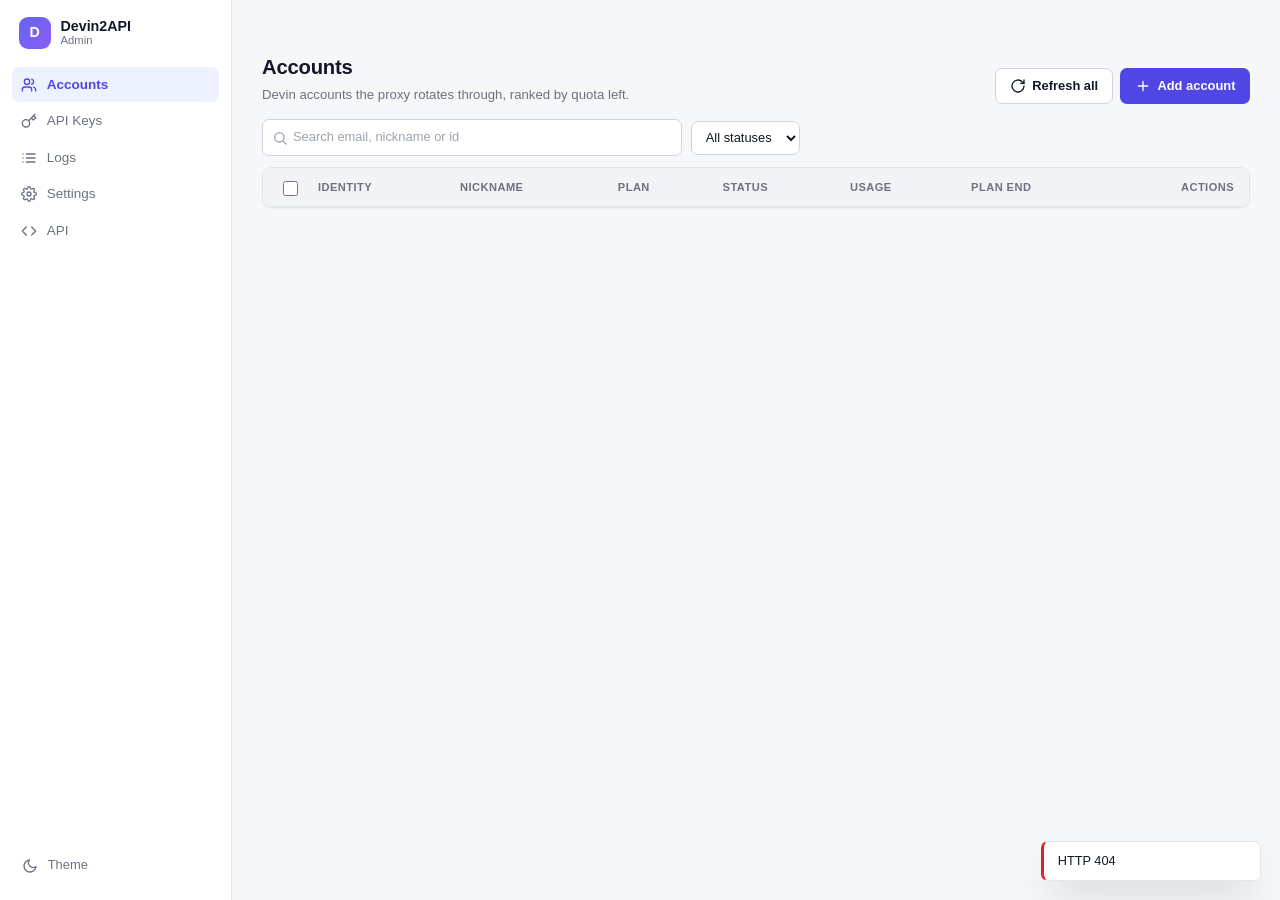
==== web/index.html @ 88f14eb8 "feat: bulk account actions, Devin endpoint list, global system prompt Panel - Accounts: search, stat" ====
<!DOCTYPE html>
<html lang="en">
<head>
<meta charset="utf-8">
<meta name="viewport" content="width=device-width, initial-scale=1">
<title>Devin2API Admin</title>
<link rel="stylesheet" href="/web/styles.css">
</head>
<body id="app">

<!-- Icon sprite: referenced with <svg><use href="#i-name"/></svg> -->
<svg xmlns="http://www.w3.org/2000/svg" style="display:none">
  <symbol id="i-users" viewBox="0 0 24 24"><path d="M16 21v-2a4 4 0 0 0-4-4H6a4 4 0 0 0-4 4v2"/><circle cx="9" cy="7" r="4"/><path d="M22 21v-2a4 4 0 0 0-3-3.87M16 3.13a4 4 0 0 1 0 7.75"/></symbol>
  <symbol id="i-key" viewBox="0 0 24 24"><circle cx="7.5" cy="15.5" r="5.5"/><path d="m21 2-9.6 9.6M15.5 7.5l3 3L22 7l-3-3"/></symbol>
  <symbol id="i-list" viewBox="0 0 24 24"><path d="M8 6h13M8 12h13M8 18h13M3 6h.01M3 12h.01M3 18h.01"/></symbol>
  <symbol id="i-gear" viewBox="0 0 24 24"><circle cx="12" cy="12" r="3"/><path d="M19.4 15a1.65 1.65 0 0 0 .33 1.82l.06.06a2 2 0 1 1-2.83 2.83l-.06-.06a1.65 1.65 0 0 0-1.82-.33 1.65 1.65 0 0 0-1 1.51V21a2 2 0 1 1-4 0v-.09A1.65 1.65 0 0 0 9 19.4a1.65 1.65 0 0 0-1.82.33l-.06.06a2 2 0 1 1-2.83-2.83l.06-.06A1.65 1.65 0 0 0 4.68 15a1.65 1.65 0 0 0-1.51-1H3a2 2 0 1 1 0-4h.09A1.65 1.65 0 0 0 4.6 9a1.65 1.65 0 0 0-.33-1.82l-.06-.06a2 2 0 1 1 2.83-2.83l.06.06A1.65 1.65 0 0 0 9 4.68a1.65 1.65 0 0 0 1-1.51V3a2 2 0 1 1 4 0v.09a1.65 1.65 0 0 0 1 1.51 1.65 1.65 0 0 0 1.82-.33l.06-.06a2 2 0 1 1 2.83 2.83l-.06.06A1.65 1.65 0 0 0 19.4 9a1.65 1.65 0 0 0 1.51 1H21a2 2 0 1 1 0 4h-.09a1.65 1.65 0 0 0-1.51 1z"/></symbol>
  <symbol id="i-code" viewBox="0 0 24 24"><path d="m16 18 6-6-6-6M8 6l-6 6 6 6"/></symbol>
  <symbol id="i-plus" viewBox="0 0 24 24"><path d="M12 5v14M5 12h14"/></symbol>
  <symbol id="i-refresh" viewBox="0 0 24 24"><path d="M21 12a9 9 0 1 1-2.64-6.36L21 8"/><path d="M21 3v5h-5"/></symbol>
  <symbol id="i-x" viewBox="0 0 24 24"><path d="M18 6 6 18M6 6l12 12"/></symbol>
  <symbol id="i-logout" viewBox="0 0 24 24"><path d="M9 21H5a2 2 0 0 1-2-2V5a2 2 0 0 1 2-2h4M16 17l5-5-5-5M21 12H9"/></symbol>
  <symbol id="i-moon" viewBox="0 0 24 24"><path d="M21 12.79A9 9 0 1 1 11.21 3 7 7 0 0 0 21 12.79z"/></symbol>
  <symbol id="i-globe" viewBox="0 0 24 24"><circle cx="12" cy="12" r="10"/><path d="M2 12h20M12 2a15.3 15.3 0 0 1 4 10 15.3 15.3 0 0 1-4 10 15.3 15.3 0 0 1-4-10 15.3 15.3 0 0 1 4-10z"/></symbol>
  <symbol id="i-paste" viewBox="0 0 24 24"><rect x="8" y="2" width="8" height="4" rx="1"/><path d="M16 4h2a2 2 0 0 1 2 2v14a2 2 0 0 1-2 2H6a2 2 0 0 1-2-2V6a2 2 0 0 1 2-2h2"/></symbol>
  <symbol id="i-search" viewBox="0 0 24 24"><circle cx="11" cy="11" r="7"/><path d="m21 21-4.3-4.3"/></symbol>
  <symbol id="i-server" viewBox="0 0 24 24"><rect x="2" y="3" width="20" height="8" rx="2"/><rect x="2" y="13" width="20" height="8" rx="2"/><path d="M6 7h.01M6 17h.01"/></symbol>
  <symbol id="i-chat" viewBox="0 0 24 24"><path d="M21 15a2 2 0 0 1-2 2H7l-4 4V5a2 2 0 0 1 2-2h14a2 2 0 0 1 2 2z"/></symbol>
  <symbol id="i-up" viewBox="0 0 24 24"><path d="m18 15-6-6-6 6"/></symbol>
  <symbol id="i-down" viewBox="0 0 24 24"><path d="m6 9 6 6 6-6"/></symbol>
  <symbol id="i-trash" viewBox="0 0 24 24"><path d="M3 6h18M8 6V4a2 2 0 0 1 2-2h4a2 2 0 0 1 2 2v2M19 6l-1 14a2 2 0 0 1-2 2H8a2 2 0 0 1-2-2L5 6"/></symbol>
  <symbol id="i-file" viewBox="0 0 24 24"><path d="M14 2H6a2 2 0 0 0-2 2v16a2 2 0 0 0 2 2h12a2 2 0 0 0 2-2V8z"/><path d="M14 2v6h6M10 13l-2 2 2 2M14 13l2 2-2 2"/></symbol>
</svg>

<div class="shell">
  <aside class="sidebar">
    <div class="brand">
      <span class="brand-mark">D</span>
      <span class="brand-text"><strong>Devin2API</strong><small>Admin</small></span>
    </div>
    <nav class="tab-nav">
      <button class="tab active" data-tab="accounts"><svg class="icon"><use href="#i-users"/></svg><span>Accounts</span></button>
      <button class="tab" data-tab="tokens"><svg class="icon"><use href="#i-key"/></svg><span>API Keys</span></button>
      <button class="tab" data-tab="logs"><svg class="icon"><use href="#i-list"/></svg><span>Logs</span></button>
      <button class="tab" data-tab="settings"><svg class="icon"><use href="#i-gear"/></svg><span>Settings</span></button>
      <button class="tab" data-tab="api"><svg class="icon"><use href="#i-code"/></svg><span>API</span></button>
    </nav>
    <div class="sidebar-foot">
      <button id="btn-theme" class="btn-ghost" title="Toggle light / dark"><svg class="icon"><use href="#i-moon"/></svg><span>Theme</span></button>
      <button id="btn-logout" class="btn-ghost hidden"><svg class="icon"><use href="#i-logout"/></svg><span>Log out</span></button>
    </div>
  </aside>

  <div class="content">
    <!-- Stats grid -->
    <div class="stats-grid" id="stats-grid"></div>

    <main id="main-content">
      <!-- Accounts tab -->
      <section id="tab-accounts" class="tab-panel active">
        <div class="panel-head">
          <div>
            <h1>Accounts</h1>
            <p class="lead">Devin accounts the proxy rotates through, ranked by quota left.</p>
          </div>
          <div class="toolbar">
            <button id="btn-refresh-all" class="btn-secondary"><svg class="icon"><use href="#i-refresh"/></svg>Refresh all</button>
            <button id="btn-add-account"><svg class="icon"><use href="#i-plus"/></svg>Add account</button>
          </div>
        </div>
        <div class="filter-bar">
          <div class="search">
            <svg class="icon"><use href="#i-search"/></svg>
            <input id="acct-search" type="search" placeholder="Search email, nickname or id" autocomplete="off">
          </div>
          <select id="acct-filter">
            <option value="">All statuses</option>
            <option value="active">Active</option>
            <option value="disabled">Disabled</option>
            <option value="dead">Token dead</option>
            <option value="expired">Expired</option>
          </select>
          <span id="acct-count" class="count"></span>
        </div>
        <div id="bulk-bar" class="bulk-bar hidden">
          <span id="bulk-count"></span>
          <div class="bulk-actions">
            <button class="btn-sm btn-refresh" id="bulk-refresh">Refresh usage</button>
            <button class="btn-sm" id="bulk-enable">Enable</button>
            <button class="btn-sm" id="bulk-disable">Disable</button>
            <button class="btn-sm btn-del" id="bulk-delete">Delete</button>
            <button class="btn-icon" id="bulk-clear" title="Clear selection"><svg class="icon"><use href="#i-x"/></svg></button>
          </div>
        </div>
        <div class="card table-card">
          <table id="acct-table">
            <thead>
              <tr>
                <th class="col-check"><input type="checkbox" id="acct-check-all" title="Select all shown"></th>
                <th>Identity</th>
                <th>Nickname</th>
                <th>Plan</th>
                <th>Status</th>
                <th>Usage</th>
                <th>Plan end</th>
                <th class="col-actions">Actions</th>
              </tr>
            </thead>
            <tbody></tbody>
          </table>
        </div>
      </section>

      <!-- API Keys tab -->
      <section id="tab-tokens" class="tab-panel">
        <div class="panel-head">
          <div>
            <h1>API Keys</h1>
            <p class="lead">Keys clients send as <code>Authorization: Bearer</code> or <code>x-api-key</code>. With no keys, only local clients may call /v1.</p>
          </div>
          <div class="toolbar">
            <button id="btn-create-token"><svg class="icon"><use href="#i-plus"/></svg>Create key</button>
          </div>
        </div>
        <div id="new-token-box" class="new-token-box hidden"></div>
        <div class="card table-card">
          <table id="tok-table">
            <thead>
              <tr><th>ID</th><th>Created</th><th>Last used</th><th class="col-actions">Revoke</th></tr>
            </thead>
            <tbody></tbody>
          </table>
        </div>
      </section>

      <!-- Logs tab -->
      <section id="tab-logs" class="tab-panel">
        <div class="panel-head">
          <div>
            <h1>Logs</h1>
            <p class="lead">Last 200 chat requests since the server started. Metadata only: no prompts or outputs are recorded.</p>
          </div>
          <div class="toolbar">
            <button id="btn-refresh-logs" class="btn-secondary"><svg class="icon"><use href="#i-refresh"/></svg>Refresh</button>
          </div>
        </div>
        <div class="card table-card">
          <table id="log-table">
            <thead>
              <tr><th>Time</th><th>Endpoint</th><th>Model</th><th>Account</th><th>Status</th><th>Duration</th><th>Tokens in/out</th><th>Detail</th></tr>
            </thead>
            <tbody></tbody>
          </table>
        </div>
      </section>

      <!-- Settings tab -->
      <section id="tab-settings" class="tab-panel">
        <div class="panel-head">
          <div>
            <h1>Settings</h1>
            <p class="lead">Endpoint and prompt settings apply immediately and are saved in the data dir.</p>
          </div>
          <div class="toolbar">
            <span id="settings-dirty" class="dirty hidden">Unsaved changes</span>
            <button id="btn-settings-reset" class="btn-secondary" disabled>Discard</button>
            <button id="btn-settings-save" disabled>Save changes</button>
          </div>
        </div>
        <div class="settings-grid">
          <div class="card">
            <h2 class="card-title"><svg class="icon"><use href="#i-server"/></svg>Devin endpoints</h2>
            <p class="card-desc">Chat, usage and model requests go to the first endpoint. On a network error or HTTP 502/503/504, the next one is tried with the same account.</p>
            <div id="upstream-list" class="upstream-list"></div>
            <button id="btn-upstream-add" class="btn-secondary"><svg class="icon"><use href="#i-plus"/></svg>Add endpoint</button>
            <p class="warn-note">Account session tokens are sent to these hosts. Only add endpoints you trust.</p>
          </div>

          <div class="card">
            <h2 class="card-title"><svg class="icon"><use href="#i-chat"/></svg>Global system prompt</h2>
            <p class="card-desc">Added to the system prompt of every request on all chat endpoints.</p>
            <label class="switch-row">
              <input type="checkbox" id="sp-enabled" class="switch">
              <span>Apply to every request</span>
            </label>
            <label class="field">
              <span>Position</span>
              <select id="sp-mode">
                <option value="prepend">Before the client's system prompt</option>
                <option value="append">After the client's system prompt</option>
              </select>
            </label>
            <textarea id="sp-text" rows="9" placeholder="e.g. Always answer in Vietnamese."></textarea>
            <div class="field-foot"><span id="sp-count"></span></div>
          </div>

          <div class="card">
            <h2 class="card-title"><svg class="icon"><use href="#i-gear"/></svg>Server</h2>
            <dl id="settings-dl" class="kv"></dl>
            <p class="note">Listen address and data dir come from environment variables and need a restart.</p>
          </div>
        </div>
      </section>

      <!-- API tab -->
      <section id="tab-api" class="tab-panel">
        <div class="panel-head">
          <div>
            <h1>API</h1>
            <p class="lead">OpenAI- and Anthropic-compatible endpoints served by this proxy.</p>
          </div>
        </div>
        <div class="card">
          <dl id="api-dl" class="endpoints"></dl>
        </div>
        <h2 class="section-title">Quick start</h2>
        <pre id="curl-example" class="code-block"></pre>
      </section>
    </main>
  </div>
</div>

<!-- Admin login (shown when DEVIN2API_ADMIN_PASSWORD is set) -->
<div id="login-overlay" class="modal-overlay hidden">
  <form class="modal modal-sm" id="admin-login-form">
    <div class="brand brand-center">
      <span class="brand-mark">D</span>
      <span class="brand-text"><strong>Devin2API</strong><small>Admin login</small></span>
    </div>
    <input id="admin-password" type="password" placeholder="Admin password" autocomplete="current-password" required>
    <button type="submit" class="btn-block">Log in</button>
    <p id="admin-login-status" class="status-msg"></p>
  </form>
</div>

<!-- Add-account modal -->
<div id="modal-overlay" class="modal-overlay hidden">
  <div class="modal">
    <div class="modal-head">
      <h3>Add an account</h3>
      <button class="btn-icon close-modal" id="btn-modal-close" title="Close"><svg class="icon"><use href="#i-x"/></svg></button>
    </div>
    <div class="method-cards">
      <div class="method-card">
        <div class="method-icon"><svg class="icon"><use href="#i-globe"/></svg></div>
        <h4>Login with browser</h4>
        <p>Open a Devin CLI login URL and sign in. The browser must run on the same machine as the server (the login redirects to a local port).</p>
        <button id="btn-login-start" class="btn-block">Start login</button>
        <div id="login-area" class="login-area hidden">
          <p id="login-status" class="status-msg">Waiting…</p>
          <a id="login-link" href="#" target="_blank" rel="noopener"></a>
          <button id="btn-login-cancel" class="btn-secondary btn-block">Cancel</button>
        </div>
      </div>
      <div class="method-card">
        <div class="method-icon"><svg class="icon"><use href="#i-paste"/></svg></div>
        <h4>Paste session token</h4>
        <p>From another machine or the CLI. Profile and usage are fetched automatically.</p>
        <input id="manual-token" type="password" placeholder="devin-session-token$eyJ… or eyJ…" autocomplete="off">
        <button id="btn-manual-token" class="btn-block">Add token</button>
        <p id="manual-status" class="status-msg"></p>
      </div>
      <div class="method-card">
        <div class="method-icon"><svg class="icon"><use href="#i-file"/></svg></div>
        <h4>Import JSON</h4>
        <p>Raw account JSON from CLIProxyAPI or another exporter.</p>
        <textarea id="import-ta" rows="4" placeholder='{"api_key":"eyJ...","email":"demo@x",...}'></textarea>
        <button id="btn-import" class="btn-block">Import</button>
        <p id="import-status" class="status-msg"></p>
      </div>
    </div>
  </div>
</div>

<!-- Toast container -->
<div id="toast-container"></div>

<script src="/web/app.js"></script>
</body>
</html>
---- web/styles.css ----
/* ---- Design tokens ---- */
:root {
  --bg: #f6f7f9;
  --surface: #ffffff;
  --surface-2: #f1f3f6;
  --border: #e3e6eb;
  --border-strong: #d0d5dd;
  --text: #111827;
  --muted: #6b7280;
  --faint: #9ca3af;
  --accent: #4f46e5;
  --accent-hover: #4338ca;
  --accent-soft: #eef2ff;
  --accent-text: #ffffff;
  --ok: #059669;
  --ok-soft: #ecfdf5;
  --warn: #d97706;
  --warn-soft: #fffbeb;
  --err: #dc2626;
  --err-soft: #fef2f2;
  --neutral-soft: #f3f4f6;
  --track: #e5e7eb;
  --shadow: 0 1px 2px rgba(16, 24, 40, .05);
  --shadow-lg: 0 20px 40px -12px rgba(16, 24, 40, .25);
  --radius: 10px;
  --radius-sm: 7px;
  --mono: ui-monospace, SFMono-Regular, "Cascadia Code", Menlo, Consolas, monospace;
  color-scheme: light;
}

@media (prefers-color-scheme: dark) {
  :root:not([data-theme="light"]) {
    --bg: #0b0d12;
    --surface: #12151c;
    --surface-2: #181c25;
    --border: #232835;
    --border-strong: #2f3646;
    --text: #e6e8ee;
    --muted: #8b93a7;
    --faint: #5d6579;
    --accent: #818cf8;
    --accent-hover: #a5b4fc;
    --accent-soft: rgba(129, 140, 248, .12);
    --accent-text: #0b0d12;
    --ok: #34d399;
    --ok-soft: rgba(52, 211, 153, .12);
    --warn: #fbbf24;
    --warn-soft: rgba(251, 191, 36, .12);
    --err: #f87171;
    --err-soft: rgba(248, 113, 113, .12);
    --neutral-soft: rgba(139, 147, 167, .14);
    --track: #262c3a;
    --shadow: 0 1px 2px rgba(0, 0, 0, .3);
    --shadow-lg: 0 24px 48px -12px rgba(0, 0, 0, .6);
    color-scheme: dark;
  }
}

:root[data-theme="dark"] {
  --bg: #0b0d12;
  --surface: #12151c;
  --surface-2: #181c25;
  --border: #232835;
  --border-strong: #2f3646;
  --text: #e6e8ee;
  --muted: #8b93a7;
  --faint: #5d6579;
  --accent: #818cf8;
  --accent-hover: #a5b4fc;
  --accent-soft: rgba(129, 140, 248, .12);
  --accent-text: #0b0d12;
  --ok: #34d399;
  --ok-soft: rgba(52, 211, 153, .12);
  --warn: #fbbf24;
  --warn-soft: rgba(251, 191, 36, .12);
  --err: #f87171;
  --err-soft: rgba(248, 113, 113, .12);
  --neutral-soft: rgba(139, 147, 167, .14);
  --track: #262c3a;
  --shadow: 0 1px 2px rgba(0, 0, 0, .3);
  --shadow-lg: 0 24px 48px -12px rgba(0, 0, 0, .6);
  color-scheme: dark;
}

/* ---- Base ---- */
*, *::before, *::after { box-sizing: border-box; margin: 0; padding: 0; }

html {
  font-family: Inter, -apple-system, BlinkMacSystemFont, "Segoe UI", Roboto, sans-serif;
  font-size: 15px;
  -webkit-font-smoothing: antialiased;
}

body { min-height: 100vh; background: var(--bg); color: var(--text); line-height: 1.45; }

code { font-family: var(--mono); font-size: .85em; background: var(--surface-2); padding: .1em .35em; border-radius: 4px; }
a { color: var(--accent); }
.hidden { display: none !important; }

.icon {
  width: 16px; height: 16px; flex: none;
  fill: none; stroke: currentColor; stroke-width: 2; stroke-linecap: round; stroke-linejoin: round;
}

/* ---- Shell: sidebar + content ---- */
.shell { display: flex; min-height: 100vh; }

.sidebar {
  width: 232px; flex: none;
  position: sticky; top: 0; height: 100vh;
  display: flex; flex-direction: column; gap: 1.25rem;
  padding: 1.1rem .8rem;
  background: var(--surface);
  border-right: 1px solid var(--border);
}

.brand { display: flex; align-items: center; gap: .65rem; padding: 0 .45rem; }
.brand-mark {
  width: 32px; height: 32px; border-radius: 9px; flex: none;
  display: grid; place-items: center;
  background: linear-gradient(135deg, #6366f1, #8b5cf6);
  color: #fff; font-weight: 700; font-size: .95rem;
}
.brand-text { display: flex; flex-direction: column; line-height: 1.15; }
.brand-text strong { font-size: .95rem; }
.brand-text small { color: var(--muted); font-size: .75rem; }

.tab-nav { display: flex; flex-direction: column; gap: 2px; }

.tab {
  display: flex; align-items: center; justify-content: flex-start; gap: .65rem;
  width: 100%; padding: .5rem .6rem;
  background: transparent; color: var(--muted);
  border: none; border-radius: var(--radius-sm);
  font: inherit; font-size: .9rem; text-align: left; cursor: pointer;
}
.tab:hover { background: var(--surface-2); color: var(--text); }
.tab.active { background: var(--accent-soft); color: var(--accent); font-weight: 600; }

.sidebar-foot { margin-top: auto; display: flex; flex-direction: column; gap: 2px; }

.content { flex: 1; min-width: 0; padding: 1.75rem 2rem 3rem; }
/* Content is centred in the space right of the sidebar, so wide screens
   keep even margins on both sides. */
main, .stats-grid { max-width: 1280px; margin-left: auto; margin-right: auto; }

/* ---- Stats ---- */
.stats-grid {
  display: grid;
  grid-template-columns: repeat(auto-fit, minmax(180px, 1fr));
  gap: .9rem;
  margin-bottom: 1.75rem;
}

.stat-card {
  display: flex; flex-direction: column;
  background: var(--surface);
  border: 1px solid var(--border);
  border-radius: var(--radius);
  padding: 1rem 1.1rem;
  box-shadow: var(--shadow);
}
.stat-label { order: -1; color: var(--muted); font-size: .8rem; font-weight: 500; }
.stat-val { font-size: 1.65rem; font-weight: 650; letter-spacing: -.02em; margin-top: .2rem; font-variant-numeric: tabular-nums; }
.stat-sub { color: var(--faint); font-size: .78rem; }

/* ---- Panels ---- */
.tab-panel { display: none; }
.tab-panel.active { display: block; animation: fade .15s ease-out; }
@keyframes fade { from { opacity: 0; transform: translateY(2px); } to { opacity: 1; transform: none; } }

.panel-head {
  display: flex; align-items: flex-end; justify-content: space-between; gap: 1rem;
  margin-bottom: 1rem; flex-wrap: wrap;
}
.panel-head h1 { font-size: 1.35rem; font-weight: 650; letter-spacing: -.01em; }
.lead { color: var(--muted); font-size: .88rem; margin-top: .2rem; max-width: 640px; }
.section-title { font-size: .95rem; font-weight: 600; margin: 1.5rem 0 .6rem; }

.toolbar { display: flex; gap: .5rem; flex-wrap: wrap; }

.card {
  background: var(--surface);
  border: 1px solid var(--border);
  border-radius: var(--radius);
  box-shadow: var(--shadow);
  padding: 1rem 1.25rem;
}
.table-card { padding: 0; overflow-x: auto; }

/* ---- Buttons ---- */
button {
  display: inline-flex; align-items: center; justify-content: center; gap: .45rem;
  background: var(--accent); color: var(--accent-text);
  border: 1px solid transparent; border-radius: var(--radius-sm);
  padding: .5rem .9rem;
  font: inherit; font-size: .86rem; font-weight: 550;
  cursor: pointer; white-space: nowrap;
  transition: background .12s, border-color .12s, color .12s;
}
button:hover { background: var(--accent-hover); }
button:focus-visible, input:focus-visible, textarea:focus-visible { outline: 2px solid var(--accent); outline-offset: 2px; }
button:disabled { opacity: .55; cursor: default; }

.btn-secondary { background: var(--surface); color: var(--text); border-color: var(--border-strong); }
.btn-secondary:hover { background: var(--surface-2); }

.btn-ghost {
  justify-content: flex-start; gap: .65rem; width: 100%;
  background: transparent; color: var(--muted); font-weight: 500; padding: .5rem .6rem;
}
.btn-ghost:hover { background: var(--surface-2); color: var(--text); }

.btn-icon { background: transparent; color: var(--muted); padding: .35rem; }
.btn-icon:hover { background: var(--surface-2); color: var(--text); }

.btn-block { width: 100%; }

/* Row actions in tables: quiet until hovered. */
.btn-sm {
  padding: .3rem .6rem; font-size: .78rem; font-weight: 500;
  background: transparent; color: var(--text); border-color: var(--border-strong);
}
.btn-sm:hover { background: var(--surface-2); }
.btn-sm + .btn-sm { margin-left: .35rem; }
.btn-del { color: var(--err); }
.btn-del:hover { background: var(--err-soft); border-color: var(--err); }
.btn-refresh { color: var(--accent); }

/* ---- Tables ---- */
table { width: 100%; border-collapse: collapse; font-size: .875rem; }
th, td { text-align: left; padding: .7rem 1rem; border-bottom: 1px solid var(--border); vertical-align: middle; }
th {
  background: var(--surface-2); color: var(--muted);
  font-size: .74rem; font-weight: 600; text-transform: uppercase; letter-spacing: .04em;
  position: sticky; top: 0;
}
tbody tr:last-child td { border-bottom: none; }
tbody tr:hover td { background: var(--surface-2); }
td:last-child { white-space: nowrap; }
.col-actions { text-align: right; }
#acct-table td:last-child, #tok-table td:last-child { text-align: right; }

td.empty { text-align: center !important; color: var(--muted); padding: 2.5rem 1rem; }
tbody tr:hover td.empty { background: transparent; }

/* Identity cell: initial avatar + name. */
.ident { display: flex; align-items: center; gap: .6rem; min-width: 0; }
.avatar {
  width: 28px; height: 28px; border-radius: 50%; flex: none;
  display: grid; place-items: center;
  background: var(--accent-soft); color: var(--accent);
  font-size: .78rem; font-weight: 650; text-transform: uppercase;
}
.ident-text { display: flex; flex-direction: column; min-width: 0; }
.ident-main { font-weight: 550; overflow: hidden; text-overflow: ellipsis; white-space: nowrap; max-width: 260px; }
.ident-sub { color: var(--faint); font-size: .75rem; font-family: var(--mono); }

/* ---- Badges ---- */
.badge {
  display: inline-flex; align-items: center; gap: .35rem;
  padding: .15rem .55rem; border-radius: 999px;
  font-size: .74rem; font-weight: 600; white-space: nowrap;
}
.badge::before { content: ""; width: 6px; height: 6px; border-radius: 50%; background: currentColor; }
.badge-active { background: var(--ok-soft); color: var(--ok); }
.badge-expired { background: var(--warn-soft); color: var(--warn); }
.badge-disabled { background: var(--neutral-soft); color: var(--muted); }
.badge-dead { background: var(--err-soft); color: var(--err); }
.badge-plan { background: var(--accent-soft); color: var(--accent); }
.badge-plan::before { display: none; }

/* ---- Usage bar ---- */
.usage-bar-track {
  display: block; width: 140px; height: 6px;
  background: var(--track); border-radius: 999px; overflow: hidden;
  margin-bottom: .3rem;
}
.usage-bar { height: 100%; border-radius: 999px; background: var(--ok); }
.usage-bar.high { background: var(--warn); }
.usage-bar.critical { background: var(--err); }
.usage-bar-track + span { color: var(--muted); font-size: .75rem; white-space: nowrap; }

/* ---- Logs ---- */
#log-table td { font-size: .82rem; }
#log-table td:nth-child(2), #log-table td:nth-child(3) { font-family: var(--mono); font-size: .78rem; }
td.status-ok { color: var(--ok); font-weight: 600; }
td.status-err { color: var(--err); font-weight: 600; }

/* ---- Key/value lists (settings) ---- */
.kv { display: grid; grid-template-columns: max-content 1fr; }
.kv dt, .kv dd { padding: .7rem 0; border-bottom: 1px solid var(--border); }
.kv dt { color: var(--muted); font-size: .85rem; padding-right: 2rem; }
.kv dd { font-family: var(--mono); font-size: .85rem; word-break: break-all; }
.kv dt:nth-last-of-type(1), .kv dd:last-of-type { border-bottom: none; }

/* ---- Endpoint list (API tab) ---- */
.endpoints { display: grid; grid-template-columns: max-content 1fr; column-gap: 1.5rem; }
.endpoints dt, .endpoints dd { padding: .65rem 0; border-bottom: 1px solid var(--border); }
.endpoints dt { display: flex; align-items: center; gap: .5rem; font-family: var(--mono); font-size: .84rem; }
.endpoints dd { color: var(--muted); font-size: .86rem; }
.endpoints dt:nth-last-of-type(1), .endpoints dd:last-of-type { border-bottom: none; }
.method {
  display: inline-block; min-width: 3.4rem; text-align: center;
  padding: .1rem .4rem; border-radius: 5px;
  font-size: .68rem; font-weight: 700; letter-spacing: .03em;
  background: var(--ok-soft); color: var(--ok);
}
.method.post { background: var(--accent-soft); color: var(--accent); }

.code-block {
  background: #0d1017; color: #c9d1e0;
  border: 1px solid var(--border); border-radius: var(--radius);
  padding: 1rem 1.25rem; overflow-x: auto;
  font-family: var(--mono); font-size: .8rem; line-height: 1.6; white-space: pre;
}

/* ---- Forms ---- */
input, textarea {
  width: 100%;
  background: var(--surface); color: var(--text);
  border: 1px solid var(--border-strong); border-radius: var(--radius-sm);
  padding: .55rem .7rem; font: inherit; font-size: .86rem;
}
textarea { resize: vertical; font-family: var(--mono); font-size: .8rem; }
input::placeholder, textarea::placeholder { color: var(--faint); }

.status-msg { font-size: .8rem; color: var(--muted); min-height: 1em; }
.status-msg:empty { display: none; }

/* ---- Modal ---- */
.modal-overlay {
  position: fixed; inset: 0; z-index: 100;
  display: flex; justify-content: center; align-items: center;
  padding: 1rem;
  background: rgba(9, 11, 17, .55);
  backdrop-filter: blur(3px);
}

.modal {
  width: 100%; max-width: 860px; max-height: calc(100vh - 2rem); overflow-y: auto;
  background: var(--surface);
  border: 1px solid var(--border); border-radius: 14px;
  padding: 1.4rem;
  box-shadow: var(--shadow-lg);
  animation: pop .15s ease-out;
}
@keyframes pop { from { opacity: 0; transform: scale(.98); } to { opacity: 1; transform: none; } }

.modal-sm { max-width: 360px; display: flex; flex-direction: column; gap: .8rem; }
.brand-center { justify-content: center; margin-bottom: .4rem; }

.modal-head { display: flex; align-items: center; justify-content: space-between; margin-bottom: 1.1rem; }
.modal-head h3 { font-size: 1.1rem; font-weight: 650; }

.method-cards { display: grid; grid-template-columns: repeat(3, 1fr); gap: .9rem; }
.method-card {
  display: flex; flex-direction: column; gap: .6rem;
  background: var(--surface-2);
  border: 1px solid var(--border); border-radius: var(--radius);
  padding: 1rem;
}
.method-card h4 { font-size: .92rem; font-weight: 600; }
.method-card p { color: var(--muted); font-size: .8rem; }
.method-card > p:not(.status-msg) { flex: 1; }
.method-icon {
  width: 34px; height: 34px; border-radius: 9px;
  display: grid; place-items: center;
  background: var(--surface); color: var(--accent);
  border: 1px solid var(--border);
}
.method-icon .icon { width: 18px; height: 18px; }

.login-area { display: flex; flex-direction: column; gap: .5rem; }
.login-area a { font-size: .78rem; word-break: break-all; }

/* ---- New key callout ---- */
.new-token-box {
  background: var(--warn-soft);
  border: 1px solid var(--warn); border-radius: var(--radius);
  padding: 1rem 1.25rem; margin-bottom: 1rem;
  font-size: .86rem;
}
.new-token-box.err { background: var(--err-soft); border-color: var(--err); color: var(--err); }
.new-token-box code {
  display: block; margin-top: .6rem; padding: .6rem .75rem;
  background: var(--surface); border: 1px solid var(--border-strong);
  font-size: .82rem; cursor: copy; word-break: break-all;
}
.warn-once { color: var(--warn); font-weight: 650; }
.token-value:empty { display: none; }

/* ---- Toasts ---- */
#toast-container {
  position: fixed; bottom: 1.25rem; right: 1.25rem; z-index: 200;
  display: flex; flex-direction: column-reverse; gap: .5rem;
}
.toast {
  min-width: 220px; max-width: 380px;
  background: var(--surface); color: var(--text);
  border: 1px solid var(--border); border-left: 3px solid var(--ok);
  border-radius: var(--radius-sm);
  padding: .65rem .9rem; font-size: .85rem;
  box-shadow: var(--shadow-lg);
  animation: pop .15s ease-out;
}
.toast-err { border-left-color: var(--err); }

.note { color: var(--muted); font-size: .82rem; }

/* ---- Account filters and bulk actions ---- */
.filter-bar { display: flex; align-items: center; gap: .6rem; margin-bottom: .75rem; flex-wrap: wrap; }
.search { position: relative; flex: 1; min-width: 220px; max-width: 420px; }
.search .icon { position: absolute; left: .65rem; top: 50%; transform: translateY(-50%); color: var(--faint); }
.search input { padding-left: 2rem; }
select {
  background: var(--surface); color: var(--text);
  border: 1px solid var(--border-strong); border-radius: var(--radius-sm);
  padding: .5rem .65rem; font: inherit; font-size: .86rem; cursor: pointer;
}
.count { margin-left: auto; color: var(--muted); font-size: .82rem; }

.bulk-bar {
  display: flex; align-items: center; justify-content: space-between; gap: .75rem; flex-wrap: wrap;
  margin-bottom: .75rem; padding: .5rem .6rem .5rem 1rem;
  background: var(--accent-soft); border: 1px solid var(--accent); border-radius: var(--radius);
  font-size: .86rem; font-weight: 600; color: var(--accent);
}
.bulk-actions { display: flex; align-items: center; gap: .35rem; flex-wrap: wrap; }
.bulk-actions .btn-sm { background: var(--surface); }
.bulk-actions .btn-sm + .btn-sm { margin-left: 0; }

.col-check { width: 40px; padding-right: 0 !important; }
#acct-table th.col-check, #acct-table td.col-check { text-align: center; }
input[type="checkbox"] { width: 15px; height: 15px; accent-color: var(--accent); cursor: pointer; vertical-align: middle; }
tbody tr.selected td { background: var(--surface-2); }
tbody tr.selected td:first-child { box-shadow: inset 3px 0 0 var(--accent); }

/* ---- Settings ---- */
.settings-grid { display: grid; grid-template-columns: 1fr 1fr; gap: 1rem; align-items: start; }
.settings-grid > .card:first-child { grid-column: 1 / -1; }
.settings-grid .card { display: flex; flex-direction: column; gap: .8rem; padding: 1.15rem 1.25rem; }
.settings-grid .card > button { align-self: flex-start; }
.card-title { display: flex; align-items: center; gap: .5rem; font-size: 1rem; font-weight: 600; }
.card-title .icon { color: var(--accent); }
.card-desc { color: var(--muted); font-size: .85rem; margin-top: -.4rem; }
.warn-note { color: var(--warn); font-size: .8rem; }

.dirty {
  align-self: center; padding: .2rem .6rem; border-radius: 999px;
  background: var(--warn-soft); color: var(--warn); font-size: .78rem; font-weight: 600;
}

.upstream-list { display: flex; flex-direction: column; gap: .5rem; }
.upstream-row {
  display: grid; align-items: center; gap: .4rem;
  grid-template-columns: 84px 1fr auto auto auto auto;
}
.upstream-idx { color: var(--muted); font-size: .76rem; font-weight: 600; text-transform: uppercase; letter-spacing: .03em; }
.upstream-row:first-child .upstream-idx { color: var(--accent); }
.upstream-row input { font-family: var(--mono); font-size: .82rem; }
.upstream-result { grid-column: 2 / -1; font-size: .78rem; color: var(--muted); }
.upstream-result:empty { display: none; }
.upstream-result.ok { color: var(--ok); }
.upstream-result.err { color: var(--err); }
.upstream-default {
  padding: .75rem .9rem; border: 1px dashed var(--border-strong); border-radius: var(--radius-sm);
  color: var(--muted); font-size: .85rem;
}
.btn-icon.danger:hover { color: var(--err); background: var(--err-soft); }
.btn-icon:disabled { opacity: .35; }

.switch-row { display: flex; align-items: center; gap: .6rem; font-size: .88rem; cursor: pointer; }
.switch {
  appearance: none; -webkit-appearance: none;
  width: 34px !important; height: 20px !important; flex: none;
  border-radius: 999px; background: var(--track); position: relative; cursor: pointer;
  transition: background .15s;
}
.switch::after {
  content: ""; position: absolute; top: 2px; left: 2px;
  width: 16px; height: 16px; border-radius: 50%; background: #fff;
  box-shadow: 0 1px 2px rgba(0,0,0,.3); transition: transform .15s;
}
.switch:checked { background: var(--accent); }
.switch:checked::after { transform: translateX(14px); }

.field { display: flex; flex-direction: column; gap: .3rem; font-size: .8rem; color: var(--muted); font-weight: 500; }
.field select { color: var(--text); }
.field-foot { display: flex; justify-content: flex-end; color: var(--faint); font-size: .76rem; margin-top: -.4rem; }

@media (max-width: 1000px) {
  .settings-grid { grid-template-columns: 1fr; }
}

/* ---- Narrow screens: sidebar becomes a top bar ---- */
@media (max-width: 860px) {
  .shell { flex-direction: column; }
  .sidebar {
    width: auto; height: auto; position: sticky; top: 0; z-index: 50;
    flex-direction: row; align-items: center; gap: .5rem;
    padding: .55rem 1rem;
    border-right: none; border-bottom: 1px solid var(--border);
    overflow-x: auto;
  }
  .brand-text { display: none; }
  .tab-nav { flex-direction: row; }
  .tab { width: auto; padding: .45rem .6rem; }
  .tab span { display: none; }
  .sidebar-foot { margin: 0 0 0 auto; flex-direction: row; }
  .sidebar-foot .btn-ghost { width: auto; }
  .sidebar-foot span { display: none; }
  .content { padding: 1.1rem 1rem 2.5rem; }
  .method-cards { grid-template-columns: 1fr; }
  .upstream-row { grid-template-columns: 1fr auto auto auto auto; }
  .upstream-idx { grid-column: 1 / -1; }
}

@media (max-width: 560px) {
  .stats-grid { grid-template-columns: 1fr 1fr; }
  .kv, .endpoints { grid-template-columns: 1fr; }
  .kv dt, .endpoints dt { border-bottom: none; padding-bottom: 0; }
}
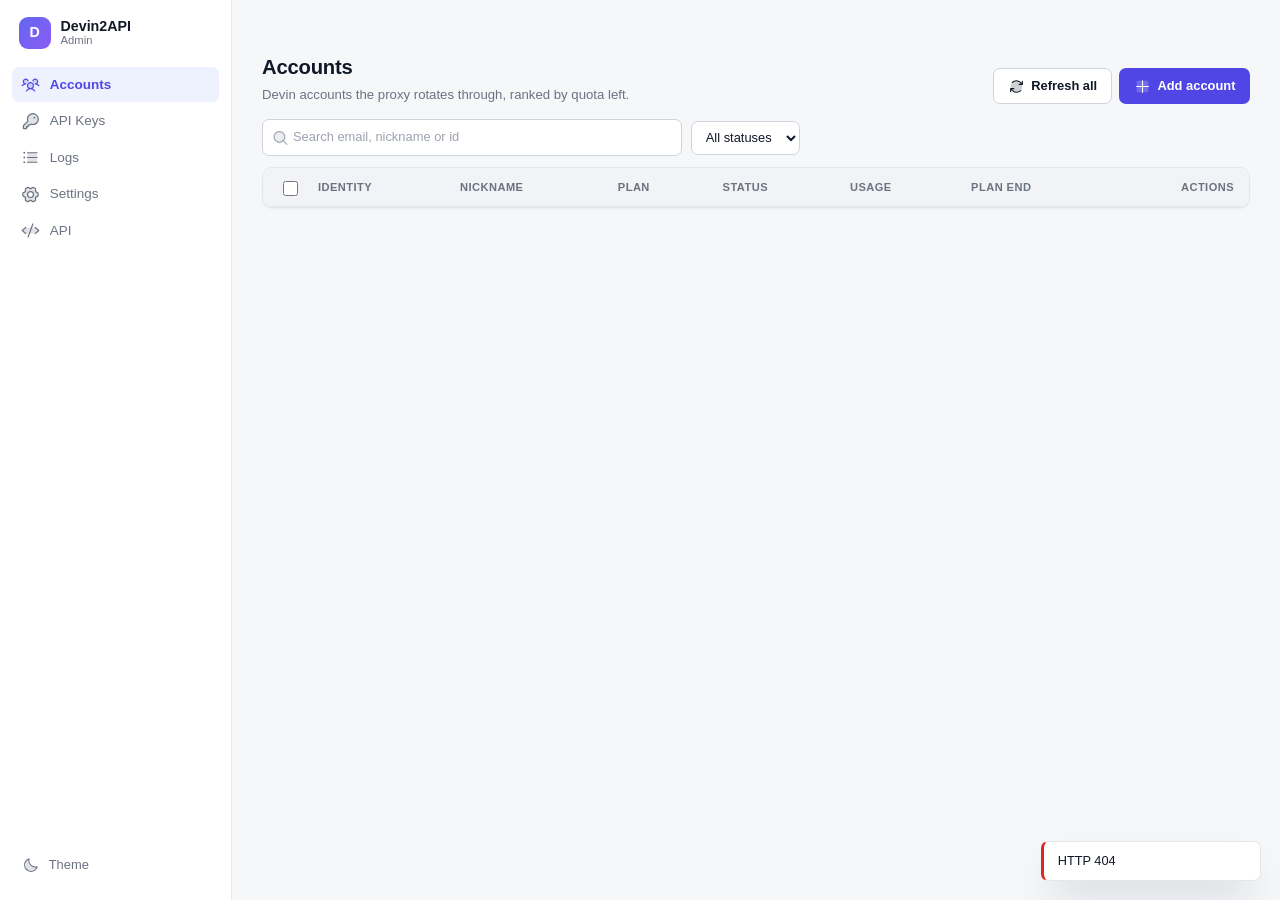
==== commit d3b561b2: "feat(panel): switch to Phosphor duotone icons; hide epoch plan end dates Icons now come from Phospho" ====
--- a/web/index.html
+++ b/web/index.html
@@ -8,27 +8,28 @@
 </head>
 <body id="app">
 
-<!-- Icon sprite: referenced with <svg><use href="#i-name"/></svg> -->
+<!-- Icon sprite: each icon is used by id (#i-name) from an svg use element.
+     Icons: Phosphor Icons (duotone), https://phosphoricons.com, MIT License, Copyright (c) 2023 Phosphor Icons. -->
 <svg xmlns="http://www.w3.org/2000/svg" style="display:none">
-  <symbol id="i-users" viewBox="0 0 24 24"><path d="M16 21v-2a4 4 0 0 0-4-4H6a4 4 0 0 0-4 4v2"/><circle cx="9" cy="7" r="4"/><path d="M22 21v-2a4 4 0 0 0-3-3.87M16 3.13a4 4 0 0 1 0 7.75"/></symbol>
-  <symbol id="i-key" viewBox="0 0 24 24"><circle cx="7.5" cy="15.5" r="5.5"/><path d="m21 2-9.6 9.6M15.5 7.5l3 3L22 7l-3-3"/></symbol>
-  <symbol id="i-list" viewBox="0 0 24 24"><path d="M8 6h13M8 12h13M8 18h13M3 6h.01M3 12h.01M3 18h.01"/></symbol>
-  <symbol id="i-gear" viewBox="0 0 24 24"><circle cx="12" cy="12" r="3"/><path d="M19.4 15a1.65 1.65 0 0 0 .33 1.82l.06.06a2 2 0 1 1-2.83 2.83l-.06-.06a1.65 1.65 0 0 0-1.82-.33 1.65 1.65 0 0 0-1 1.51V21a2 2 0 1 1-4 0v-.09A1.65 1.65 0 0 0 9 19.4a1.65 1.65 0 0 0-1.82.33l-.06.06a2 2 0 1 1-2.83-2.83l.06-.06A1.65 1.65 0 0 0 4.68 15a1.65 1.65 0 0 0-1.51-1H3a2 2 0 1 1 0-4h.09A1.65 1.65 0 0 0 4.6 9a1.65 1.65 0 0 0-.33-1.82l-.06-.06a2 2 0 1 1 2.83-2.83l.06.06A1.65 1.65 0 0 0 9 4.68a1.65 1.65 0 0 0 1-1.51V3a2 2 0 1 1 4 0v.09a1.65 1.65 0 0 0 1 1.51 1.65 1.65 0 0 0 1.82-.33l.06-.06a2 2 0 1 1 2.83 2.83l-.06.06A1.65 1.65 0 0 0 19.4 9a1.65 1.65 0 0 0 1.51 1H21a2 2 0 1 1 0 4h-.09a1.65 1.65 0 0 0-1.51 1z"/></symbol>
-  <symbol id="i-code" viewBox="0 0 24 24"><path d="m16 18 6-6-6-6M8 6l-6 6 6 6"/></symbol>
-  <symbol id="i-plus" viewBox="0 0 24 24"><path d="M12 5v14M5 12h14"/></symbol>
-  <symbol id="i-refresh" viewBox="0 0 24 24"><path d="M21 12a9 9 0 1 1-2.64-6.36L21 8"/><path d="M21 3v5h-5"/></symbol>
-  <symbol id="i-x" viewBox="0 0 24 24"><path d="M18 6 6 18M6 6l12 12"/></symbol>
-  <symbol id="i-logout" viewBox="0 0 24 24"><path d="M9 21H5a2 2 0 0 1-2-2V5a2 2 0 0 1 2-2h4M16 17l5-5-5-5M21 12H9"/></symbol>
-  <symbol id="i-moon" viewBox="0 0 24 24"><path d="M21 12.79A9 9 0 1 1 11.21 3 7 7 0 0 0 21 12.79z"/></symbol>
-  <symbol id="i-globe" viewBox="0 0 24 24"><circle cx="12" cy="12" r="10"/><path d="M2 12h20M12 2a15.3 15.3 0 0 1 4 10 15.3 15.3 0 0 1-4 10 15.3 15.3 0 0 1-4-10 15.3 15.3 0 0 1 4-10z"/></symbol>
-  <symbol id="i-paste" viewBox="0 0 24 24"><rect x="8" y="2" width="8" height="4" rx="1"/><path d="M16 4h2a2 2 0 0 1 2 2v14a2 2 0 0 1-2 2H6a2 2 0 0 1-2-2V6a2 2 0 0 1 2-2h2"/></symbol>
-  <symbol id="i-search" viewBox="0 0 24 24"><circle cx="11" cy="11" r="7"/><path d="m21 21-4.3-4.3"/></symbol>
-  <symbol id="i-server" viewBox="0 0 24 24"><rect x="2" y="3" width="20" height="8" rx="2"/><rect x="2" y="13" width="20" height="8" rx="2"/><path d="M6 7h.01M6 17h.01"/></symbol>
-  <symbol id="i-chat" viewBox="0 0 24 24"><path d="M21 15a2 2 0 0 1-2 2H7l-4 4V5a2 2 0 0 1 2-2h14a2 2 0 0 1 2 2z"/></symbol>
-  <symbol id="i-up" viewBox="0 0 24 24"><path d="m18 15-6-6-6 6"/></symbol>
-  <symbol id="i-down" viewBox="0 0 24 24"><path d="m6 9 6 6 6-6"/></symbol>
-  <symbol id="i-trash" viewBox="0 0 24 24"><path d="M3 6h18M8 6V4a2 2 0 0 1 2-2h4a2 2 0 0 1 2 2v2M19 6l-1 14a2 2 0 0 1-2 2H8a2 2 0 0 1-2-2L5 6"/></symbol>
-  <symbol id="i-file" viewBox="0 0 24 24"><path d="M14 2H6a2 2 0 0 0-2 2v16a2 2 0 0 0 2 2h12a2 2 0 0 0 2-2V8z"/><path d="M14 2v6h6M10 13l-2 2 2 2M14 13l2 2-2 2"/></symbol>
+  <symbol id="i-users" viewBox="0 0 256 256"><path d="M168,144a40,40,0,1,1-40-40A40,40,0,0,1,168,144ZM64,56A32,32,0,1,0,96,88,32,32,0,0,0,64,56Zm128,0a32,32,0,1,0,32,32A32,32,0,0,0,192,56Z" opacity="0.2"/><path d="M244.8,150.4a8,8,0,0,1-11.2-1.6A51.6,51.6,0,0,0,192,128a8,8,0,0,1,0-16,24,24,0,1,0-23.24-30,8,8,0,1,1-15.5-4A40,40,0,1,1,219,117.51a67.94,67.94,0,0,1,27.43,21.68A8,8,0,0,1,244.8,150.4ZM190.92,212a8,8,0,1,1-13.85,8,57,57,0,0,0-98.15,0,8,8,0,1,1-13.84-8,72.06,72.06,0,0,1,33.74-29.92,48,48,0,1,1,58.36,0A72.06,72.06,0,0,1,190.92,212ZM128,176a32,32,0,1,0-32-32A32,32,0,0,0,128,176ZM72,120a8,8,0,0,0-8-8A24,24,0,1,1,87.24,82a8,8,0,1,0,15.5-4A40,40,0,1,0,37,117.51,67.94,67.94,0,0,0,9.6,139.19a8,8,0,1,0,12.8,9.61A51.6,51.6,0,0,1,64,128,8,8,0,0,0,72,120Z"/></symbol>
+  <symbol id="i-key" viewBox="0 0 256 256"><path d="M232,98.36C230.73,136.92,198.67,168,160.09,168a71.68,71.68,0,0,1-26.92-5.17h0L120,176H96v24H72v24H40a8,8,0,0,1-8-8V187.31a8,8,0,0,1,2.34-5.65l58.83-58.83h0A71.68,71.68,0,0,1,88,95.91c0-38.58,31.08-70.64,69.64-71.87A72,72,0,0,1,232,98.36Z" opacity="0.2"/><path d="M216.57,39.43A80,80,0,0,0,83.91,120.78L28.69,176A15.86,15.86,0,0,0,24,187.31V216a16,16,0,0,0,16,16H72a8,8,0,0,0,8-8V208H96a8,8,0,0,0,8-8V184h16a8,8,0,0,0,5.66-2.34l9.56-9.57A79.73,79.73,0,0,0,160,176h.1A80,80,0,0,0,216.57,39.43ZM224,98.1c-1.09,34.09-29.75,61.86-63.89,61.9H160a63.7,63.7,0,0,1-23.65-4.51,8,8,0,0,0-8.84,1.68L116.69,168H96a8,8,0,0,0-8,8v16H72a8,8,0,0,0-8,8v16H40V187.31l58.83-58.82a8,8,0,0,0,1.68-8.84A63.72,63.72,0,0,1,96,95.92c0-34.14,27.81-62.8,61.9-63.89A64,64,0,0,1,224,98.1ZM192,76a12,12,0,1,1-12-12A12,12,0,0,1,192,76Z"/></symbol>
+  <symbol id="i-list" viewBox="0 0 256 256"><path d="M216,64V192H88V64Z" opacity="0.2"/><path d="M80,64a8,8,0,0,1,8-8H216a8,8,0,0,1,0,16H88A8,8,0,0,1,80,64Zm136,56H88a8,8,0,1,0,0,16H216a8,8,0,0,0,0-16Zm0,64H88a8,8,0,1,0,0,16H216a8,8,0,0,0,0-16ZM44,52A12,12,0,1,0,56,64,12,12,0,0,0,44,52Zm0,64a12,12,0,1,0,12,12A12,12,0,0,0,44,116Zm0,64a12,12,0,1,0,12,12A12,12,0,0,0,44,180Z"/></symbol>
+  <symbol id="i-gear" viewBox="0 0 256 256"><path d="M230.1,108.76,198.25,90.62c-.64-1.16-1.31-2.29-2-3.41l-.12-36A104.61,104.61,0,0,0,162,32L130,49.89c-1.34,0-2.69,0-4,0L94,32A104.58,104.58,0,0,0,59.89,51.25l-.16,36c-.7,1.12-1.37,2.26-2,3.41l-31.84,18.1a99.15,99.15,0,0,0,0,38.46l31.85,18.14c.64,1.16,1.31,2.29,2,3.41l.12,36A104.61,104.61,0,0,0,94,224l32-17.87c1.34,0,2.69,0,4,0L162,224a104.58,104.58,0,0,0,34.08-19.25l.16-36c.7-1.12,1.37-2.26,2-3.41l31.84-18.1A99.15,99.15,0,0,0,230.1,108.76ZM128,168a40,40,0,1,1,40-40A40,40,0,0,1,128,168Z" opacity="0.2"/><path d="M128,80a48,48,0,1,0,48,48A48.05,48.05,0,0,0,128,80Zm0,80a32,32,0,1,1,32-32A32,32,0,0,1,128,160Zm109.94-52.79a8,8,0,0,0-3.89-5.4l-29.83-17-.12-33.62a8,8,0,0,0-2.83-6.08,111.91,111.91,0,0,0-36.72-20.67,8,8,0,0,0-6.46.59L128,41.85,97.88,25a8,8,0,0,0-6.47-.6A111.92,111.92,0,0,0,54.73,45.15a8,8,0,0,0-2.83,6.07l-.15,33.65-29.83,17a8,8,0,0,0-3.89,5.4,106.47,106.47,0,0,0,0,41.56,8,8,0,0,0,3.89,5.4l29.83,17,.12,33.63a8,8,0,0,0,2.83,6.08,111.91,111.91,0,0,0,36.72,20.67,8,8,0,0,0,6.46-.59L128,214.15,158.12,231a7.91,7.91,0,0,0,3.9,1,8.09,8.09,0,0,0,2.57-.42,112.1,112.1,0,0,0,36.68-20.73,8,8,0,0,0,2.83-6.07l.15-33.65,29.83-17a8,8,0,0,0,3.89-5.4A106.47,106.47,0,0,0,237.94,107.21Zm-15,34.91-28.57,16.25a8,8,0,0,0-3,3c-.58,1-1.19,2.06-1.81,3.06a7.94,7.94,0,0,0-1.22,4.21l-.15,32.25a95.89,95.89,0,0,1-25.37,14.3L134,199.13a8,8,0,0,0-3.91-1h-.19c-1.21,0-2.43,0-3.64,0a8.1,8.1,0,0,0-4.1,1l-28.84,16.1A96,96,0,0,1,67.88,201l-.11-32.2a8,8,0,0,0-1.22-4.22c-.62-1-1.23-2-1.8-3.06a8.09,8.09,0,0,0-3-3.06l-28.6-16.29a90.49,90.49,0,0,1,0-28.26L61.67,97.63a8,8,0,0,0,3-3c.58-1,1.19-2.06,1.81-3.06a7.94,7.94,0,0,0,1.22-4.21l.15-32.25a95.89,95.89,0,0,1,25.37-14.3L122,56.87a8,8,0,0,0,4.1,1c1.21,0,2.43,0,3.64,0a8,8,0,0,0,4.1-1l28.84-16.1A96,96,0,0,1,188.12,55l.11,32.2a8,8,0,0,0,1.22,4.22c.62,1,1.23,2,1.8,3.06a8.09,8.09,0,0,0,3,3.06l28.6,16.29A90.49,90.49,0,0,1,222.9,142.12Z"/></symbol>
+  <symbol id="i-code" viewBox="0 0 256 256"><path d="M240,128l-48,40H64L16,128,64,88H192Z" opacity="0.2"/><path d="M69.12,94.15,28.5,128l40.62,33.85a8,8,0,1,1-10.24,12.29l-48-40a8,8,0,0,1,0-12.29l48-40a8,8,0,0,1,10.24,12.3Zm176,27.7-48-40a8,8,0,1,0-10.24,12.3L227.5,128l-40.62,33.85a8,8,0,1,0,10.24,12.29l48-40a8,8,0,0,0,0-12.29ZM162.73,32.48a8,8,0,0,0-10.25,4.79l-64,176a8,8,0,0,0,4.79,10.26A8.14,8.14,0,0,0,96,224a8,8,0,0,0,7.52-5.27l64-176A8,8,0,0,0,162.73,32.48Z"/></symbol>
+  <symbol id="i-plus" viewBox="0 0 256 256"><path d="M216,56V200a16,16,0,0,1-16,16H56a16,16,0,0,1-16-16V56A16,16,0,0,1,56,40H200A16,16,0,0,1,216,56Z" opacity="0.2"/><path d="M224,128a8,8,0,0,1-8,8H136v80a8,8,0,0,1-16,0V136H40a8,8,0,0,1,0-16h80V40a8,8,0,0,1,16,0v80h80A8,8,0,0,1,224,128Z"/></symbol>
+  <symbol id="i-refresh" viewBox="0 0 256 256"><path d="M216,128a88,88,0,1,1-88-88A88,88,0,0,1,216,128Z" opacity="0.2"/><path d="M224,48V96a8,8,0,0,1-8,8H168a8,8,0,0,1,0-16h28.69L182.06,73.37a79.56,79.56,0,0,0-56.13-23.43h-.45A79.52,79.52,0,0,0,69.59,72.71,8,8,0,0,1,58.41,61.27a96,96,0,0,1,135,.79L208,76.69V48a8,8,0,0,1,16,0ZM186.41,183.29a80,80,0,0,1-112.47-.66L59.31,168H88a8,8,0,0,0,0-16H40a8,8,0,0,0-8,8v48a8,8,0,0,0,16,0V179.31l14.63,14.63A95.43,95.43,0,0,0,130,222.06h.53a95.36,95.36,0,0,0,67.07-27.33,8,8,0,0,0-11.18-11.44Z"/></symbol>
+  <symbol id="i-x" viewBox="0 0 256 256"><path d="M216,56V200a16,16,0,0,1-16,16H56a16,16,0,0,1-16-16V56A16,16,0,0,1,56,40H200A16,16,0,0,1,216,56Z" opacity="0.2"/><path d="M205.66,194.34a8,8,0,0,1-11.32,11.32L128,139.31,61.66,205.66a8,8,0,0,1-11.32-11.32L116.69,128,50.34,61.66A8,8,0,0,1,61.66,50.34L128,116.69l66.34-66.35a8,8,0,0,1,11.32,11.32L139.31,128Z"/></symbol>
+  <symbol id="i-logout" viewBox="0 0 256 256"><path d="M224,56V200a16,16,0,0,1-16,16H48V40H208A16,16,0,0,1,224,56Z" opacity="0.2"/><path d="M120,216a8,8,0,0,1-8,8H48a8,8,0,0,1-8-8V40a8,8,0,0,1,8-8h64a8,8,0,0,1,0,16H56V208h56A8,8,0,0,1,120,216Zm109.66-93.66-40-40a8,8,0,0,0-11.32,11.32L204.69,120H112a8,8,0,0,0,0,16h92.69l-26.35,26.34a8,8,0,0,0,11.32,11.32l40-40A8,8,0,0,0,229.66,122.34Z"/></symbol>
+  <symbol id="i-moon" viewBox="0 0 256 256"><path d="M227.89,147.89A96,96,0,1,1,108.11,28.11,96.09,96.09,0,0,0,227.89,147.89Z" opacity="0.2"/><path d="M233.54,142.23a8,8,0,0,0-8-2,88.08,88.08,0,0,1-109.8-109.8,8,8,0,0,0-10-10,104.84,104.84,0,0,0-52.91,37A104,104,0,0,0,136,224a103.09,103.09,0,0,0,62.52-20.88,104.84,104.84,0,0,0,37-52.91A8,8,0,0,0,233.54,142.23ZM188.9,190.34A88,88,0,0,1,65.66,67.11a89,89,0,0,1,31.4-26A106,106,0,0,0,96,56,104.11,104.11,0,0,0,200,160a106,106,0,0,0,14.92-1.06A89,89,0,0,1,188.9,190.34Z"/></symbol>
+  <symbol id="i-globe" viewBox="0 0 256 256"><path d="M224,128a96,96,0,1,1-96-96A96,96,0,0,1,224,128Z" opacity="0.2"/><path d="M128,24h0A104,104,0,1,0,232,128,104.12,104.12,0,0,0,128,24Zm88,104a87.61,87.61,0,0,1-3.33,24H174.16a157.44,157.44,0,0,0,0-48h38.51A87.61,87.61,0,0,1,216,128ZM102,168H154a115.11,115.11,0,0,1-26,45A115.27,115.27,0,0,1,102,168Zm-3.9-16a140.84,140.84,0,0,1,0-48h59.88a140.84,140.84,0,0,1,0,48ZM40,128a87.61,87.61,0,0,1,3.33-24H81.84a157.44,157.44,0,0,0,0,48H43.33A87.61,87.61,0,0,1,40,128ZM154,88H102a115.11,115.11,0,0,1,26-45A115.27,115.27,0,0,1,154,88Zm52.33,0H170.71a135.28,135.28,0,0,0-22.3-45.6A88.29,88.29,0,0,1,206.37,88ZM107.59,42.4A135.28,135.28,0,0,0,85.29,88H49.63A88.29,88.29,0,0,1,107.59,42.4ZM49.63,168H85.29a135.28,135.28,0,0,0,22.3,45.6A88.29,88.29,0,0,1,49.63,168Zm98.78,45.6a135.28,135.28,0,0,0,22.3-45.6h35.66A88.29,88.29,0,0,1,148.41,213.6Z"/></symbol>
+  <symbol id="i-paste" viewBox="0 0 256 256"><path d="M208,48V216a8,8,0,0,1-8,8H56a8,8,0,0,1-8-8V48a8,8,0,0,1,8-8H96a39.83,39.83,0,0,0-8,24v8h80V64a39.83,39.83,0,0,0-8-24h40A8,8,0,0,1,208,48Z" opacity="0.2"/><path d="M168,152a8,8,0,0,1-8,8H96a8,8,0,0,1,0-16h64A8,8,0,0,1,168,152Zm-8-40H96a8,8,0,0,0,0,16h64a8,8,0,0,0,0-16Zm56-64V216a16,16,0,0,1-16,16H56a16,16,0,0,1-16-16V48A16,16,0,0,1,56,32H92.26a47.92,47.92,0,0,1,71.48,0H200A16,16,0,0,1,216,48ZM96,64h64a32,32,0,0,0-64,0ZM200,48H173.25A47.93,47.93,0,0,1,176,64v8a8,8,0,0,1-8,8H88a8,8,0,0,1-8-8V64a47.93,47.93,0,0,1,2.75-16H56V216H200Z"/></symbol>
+  <symbol id="i-file" viewBox="0 0 256 256"><path d="M208,88H152V32Z" opacity="0.2"/><path d="M181.66,146.34a8,8,0,0,1,0,11.32l-24,24a8,8,0,0,1-11.32-11.32L164.69,152l-18.35-18.34a8,8,0,0,1,11.32-11.32Zm-72-24a8,8,0,0,0-11.32,0l-24,24a8,8,0,0,0,0,11.32l24,24a8,8,0,0,0,11.32-11.32L91.31,152l18.35-18.34A8,8,0,0,0,109.66,122.34ZM216,88V216a16,16,0,0,1-16,16H56a16,16,0,0,1-16-16V40A16,16,0,0,1,56,24h96a8,8,0,0,1,5.66,2.34l56,56A8,8,0,0,1,216,88Zm-56-8h28.69L160,51.31Zm40,136V96H152a8,8,0,0,1-8-8V40H56V216H200Z"/></symbol>
+  <symbol id="i-search" viewBox="0 0 256 256"><path d="M192,112a80,80,0,1,1-80-80A80,80,0,0,1,192,112Z" opacity="0.2"/><path d="M229.66,218.34,179.6,168.28a88.21,88.21,0,1,0-11.32,11.31l50.06,50.07a8,8,0,0,0,11.32-11.32ZM40,112a72,72,0,1,1,72,72A72.08,72.08,0,0,1,40,112Z"/></symbol>
+  <symbol id="i-server" viewBox="0 0 256 256"><path d="M216,152v48a8,8,0,0,1-8,8H48a8,8,0,0,1-8-8V152a8,8,0,0,1,8-8H208A8,8,0,0,1,216,152ZM208,48H48a8,8,0,0,0-8,8v48a8,8,0,0,0,8,8H208a8,8,0,0,0,8-8V56A8,8,0,0,0,208,48Z" opacity="0.2"/><path d="M208,136H48a16,16,0,0,0-16,16v48a16,16,0,0,0,16,16H208a16,16,0,0,0,16-16V152A16,16,0,0,0,208,136Zm0,64H48V152H208v48Zm0-160H48A16,16,0,0,0,32,56v48a16,16,0,0,0,16,16H208a16,16,0,0,0,16-16V56A16,16,0,0,0,208,40Zm0,64H48V56H208v48ZM192,80a12,12,0,1,1-12-12A12,12,0,0,1,192,80Zm0,96a12,12,0,1,1-12-12A12,12,0,0,1,192,176Z"/></symbol>
+  <symbol id="i-chat" viewBox="0 0 256 256"><path d="M224,56V184a8,8,0,0,1-8,8H150.93l-16,28a8,8,0,0,1-13.9,0l-16-28H40a8,8,0,0,1-8-8V56a8,8,0,0,1,8-8H216A8,8,0,0,1,224,56Z" opacity="0.2"/><path d="M88,104a8,8,0,0,1,8-8h64a8,8,0,0,1,0,16H96A8,8,0,0,1,88,104Zm8,40h64a8,8,0,0,0,0-16H96a8,8,0,0,0,0,16ZM232,56V184a16,16,0,0,1-16,16H155.57l-13.68,23.94a16,16,0,0,1-27.78,0L100.43,200H40a16,16,0,0,1-16-16V56A16,16,0,0,1,40,40H216A16,16,0,0,1,232,56Zm-16,0H40V184h65.07a8,8,0,0,1,7,4l16,28,16-28a8,8,0,0,1,7-4H216Z"/></symbol>
+  <symbol id="i-up" viewBox="0 0 256 256"><path d="M208,160H48l80-80Z" opacity="0.2"/><path d="M213.66,154.34l-80-80a8,8,0,0,0-11.32,0l-80,80A8,8,0,0,0,48,168H208a8,8,0,0,0,5.66-13.66ZM67.31,152,128,91.31,188.69,152Z"/></symbol>
+  <symbol id="i-down" viewBox="0 0 256 256"><path d="M208,96l-80,80L48,96Z" opacity="0.2"/><path d="M215.39,92.94A8,8,0,0,0,208,88H48a8,8,0,0,0-5.66,13.66l80,80a8,8,0,0,0,11.32,0l80-80A8,8,0,0,0,215.39,92.94ZM128,164.69,67.31,104H188.69Z"/></symbol>
+  <symbol id="i-trash" viewBox="0 0 256 256"><path d="M200,56V208a8,8,0,0,1-8,8H64a8,8,0,0,1-8-8V56Z" opacity="0.2"/><path d="M216,48H176V40a24,24,0,0,0-24-24H104A24,24,0,0,0,80,40v8H40a8,8,0,0,0,0,16h8V208a16,16,0,0,0,16,16H192a16,16,0,0,0,16-16V64h8a8,8,0,0,0,0-16ZM96,40a8,8,0,0,1,8-8h48a8,8,0,0,1,8,8v8H96Zm96,168H64V64H192ZM112,104v64a8,8,0,0,1-16,0V104a8,8,0,0,1,16,0Zm48,0v64a8,8,0,0,1-16,0V104a8,8,0,0,1,16,0Z"/></symbol>
 </svg>
 
 <div class="shell">
--- a/web/styles.css
+++ b/web/styles.css
@@ -97,10 +97,9 @@
 a { color: var(--accent); }
 .hidden { display: none !important; }
 
-.icon {
-  width: 16px; height: 16px; flex: none;
-  fill: none; stroke: currentColor; stroke-width: 2; stroke-linecap: round; stroke-linejoin: round;
-}
+/* Phosphor duotone icons: filled paths, the back layer at 20% opacity. */
+.icon { width: 17px; height: 17px; flex: none; fill: currentColor; }
+.tab .icon, .card-title .icon { width: 19px; height: 19px; }
 
 /* ---- Shell: sidebar + content ---- */
 .shell { display: flex; min-height: 100vh; }
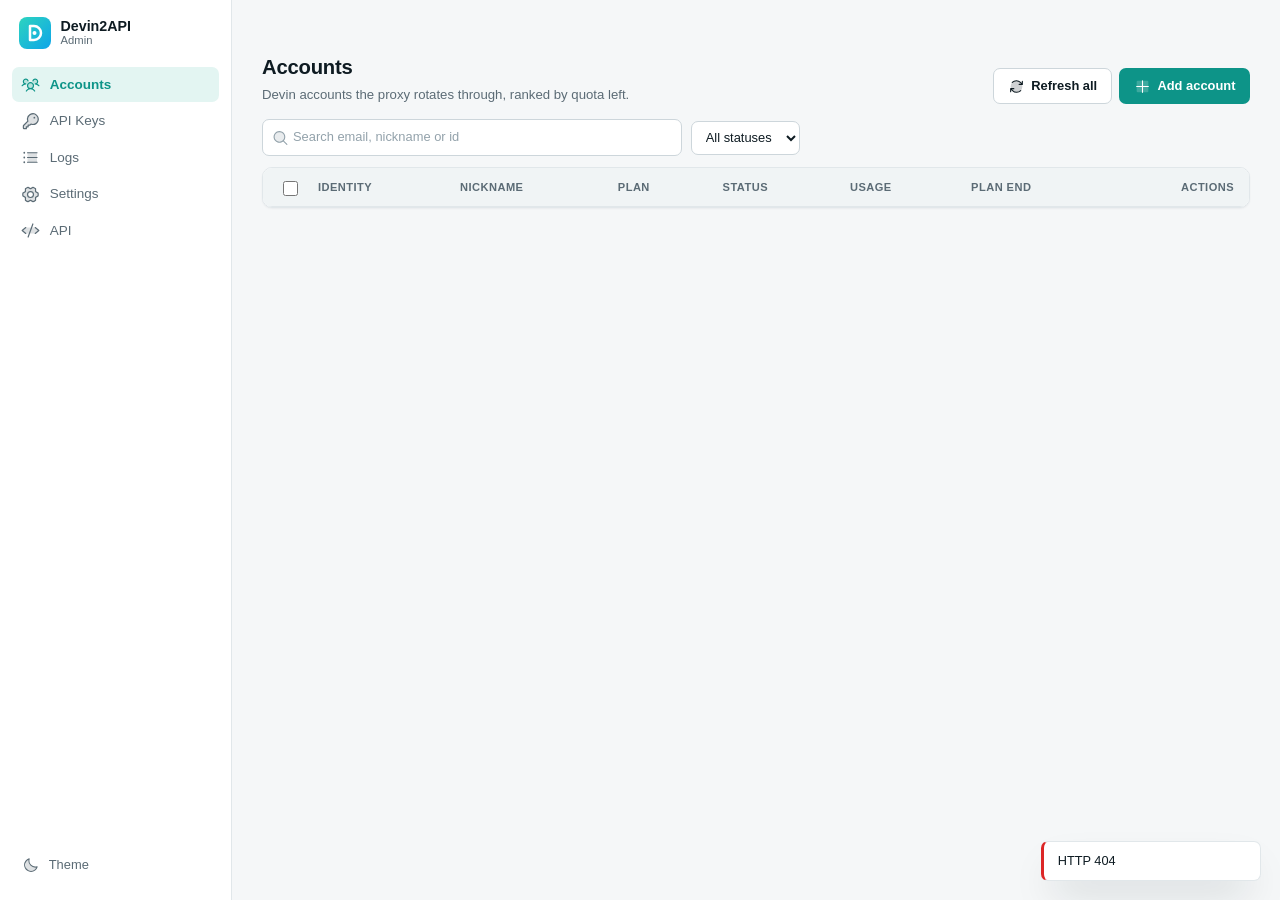
==== commit 8a6979a6: "feat(panel): own logo, full-page login with illustration, teal palette - New original Devin2API mark" ====
--- a/web/index.html
+++ b/web/index.html
@@ -4,13 +4,25 @@
 <meta charset="utf-8">
 <meta name="viewport" content="width=device-width, initial-scale=1">
 <title>Devin2API Admin</title>
+<link rel="icon" type="image/svg+xml" href="data:image/svg+xml,%3Csvg xmlns='http://www.w3.org/2000/svg' viewBox='0 0 64 64'%3E%3Cdefs%3E%3ClinearGradient id='g' x1='0' y1='0' x2='1' y2='1'%3E%3Cstop offset='0' stop-color='%232dd4bf'/%3E%3Cstop offset='1' stop-color='%230ea5e9'/%3E%3C/linearGradient%3E%3C/defs%3E%3Crect width='64' height='64' rx='16' fill='url(%23g)'/%3E%3Cpath d='M22 18v28M22 18h8a14 14 0 0 1 0 28h-8' fill='none' stroke='%23fff' stroke-width='5' stroke-linecap='round' stroke-linejoin='round'/%3E%3Ccircle cx='31' cy='32' r='4' fill='%23fff'/%3E%3C/svg%3E">
 <link rel="stylesheet" href="/web/styles.css">
 </head>
 <body id="app">
 
 <!-- Icon sprite: each icon is used by id (#i-name) from an svg use element.
      Icons: Phosphor Icons (duotone), https://phosphoricons.com, MIT License, Copyright (c) 2023 Phosphor Icons. -->
-<svg xmlns="http://www.w3.org/2000/svg" style="display:none">
+<svg xmlns="http://www.w3.org/2000/svg" class="sprite" aria-hidden="true">
+  <!-- Devin2API mark (original artwork): a "D" gateway with a relay node. -->
+  <defs>
+    <linearGradient id="logo-grad" x1="0" y1="0" x2="1" y2="1">
+      <stop offset="0" stop-color="#2dd4bf"/><stop offset="1" stop-color="#0ea5e9"/>
+    </linearGradient>
+  </defs>
+  <symbol id="logo" viewBox="0 0 64 64">
+    <rect width="64" height="64" rx="16" fill="url(#logo-grad)"/>
+    <path d="M22 18v28M22 18h8a14 14 0 0 1 0 28h-8" fill="none" stroke="#fff" stroke-width="5" stroke-linecap="round" stroke-linejoin="round"/>
+    <circle cx="31" cy="32" r="4" fill="#fff"/>
+  </symbol>
   <symbol id="i-users" viewBox="0 0 256 256"><path d="M168,144a40,40,0,1,1-40-40A40,40,0,0,1,168,144ZM64,56A32,32,0,1,0,96,88,32,32,0,0,0,64,56Zm128,0a32,32,0,1,0,32,32A32,32,0,0,0,192,56Z" opacity="0.2"/><path d="M244.8,150.4a8,8,0,0,1-11.2-1.6A51.6,51.6,0,0,0,192,128a8,8,0,0,1,0-16,24,24,0,1,0-23.24-30,8,8,0,1,1-15.5-4A40,40,0,1,1,219,117.51a67.94,67.94,0,0,1,27.43,21.68A8,8,0,0,1,244.8,150.4ZM190.92,212a8,8,0,1,1-13.85,8,57,57,0,0,0-98.15,0,8,8,0,1,1-13.84-8,72.06,72.06,0,0,1,33.74-29.92,48,48,0,1,1,58.36,0A72.06,72.06,0,0,1,190.92,212ZM128,176a32,32,0,1,0-32-32A32,32,0,0,0,128,176ZM72,120a8,8,0,0,0-8-8A24,24,0,1,1,87.24,82a8,8,0,1,0,15.5-4A40,40,0,1,0,37,117.51,67.94,67.94,0,0,0,9.6,139.19a8,8,0,1,0,12.8,9.61A51.6,51.6,0,0,1,64,128,8,8,0,0,0,72,120Z"/></symbol>
   <symbol id="i-key" viewBox="0 0 256 256"><path d="M232,98.36C230.73,136.92,198.67,168,160.09,168a71.68,71.68,0,0,1-26.92-5.17h0L120,176H96v24H72v24H40a8,8,0,0,1-8-8V187.31a8,8,0,0,1,2.34-5.65l58.83-58.83h0A71.68,71.68,0,0,1,88,95.91c0-38.58,31.08-70.64,69.64-71.87A72,72,0,0,1,232,98.36Z" opacity="0.2"/><path d="M216.57,39.43A80,80,0,0,0,83.91,120.78L28.69,176A15.86,15.86,0,0,0,24,187.31V216a16,16,0,0,0,16,16H72a8,8,0,0,0,8-8V208H96a8,8,0,0,0,8-8V184h16a8,8,0,0,0,5.66-2.34l9.56-9.57A79.73,79.73,0,0,0,160,176h.1A80,80,0,0,0,216.57,39.43ZM224,98.1c-1.09,34.09-29.75,61.86-63.89,61.9H160a63.7,63.7,0,0,1-23.65-4.51,8,8,0,0,0-8.84,1.68L116.69,168H96a8,8,0,0,0-8,8v16H72a8,8,0,0,0-8,8v16H40V187.31l58.83-58.82a8,8,0,0,0,1.68-8.84A63.72,63.72,0,0,1,96,95.92c0-34.14,27.81-62.8,61.9-63.89A64,64,0,0,1,224,98.1ZM192,76a12,12,0,1,1-12-12A12,12,0,0,1,192,76Z"/></symbol>
   <symbol id="i-list" viewBox="0 0 256 256"><path d="M216,64V192H88V64Z" opacity="0.2"/><path d="M80,64a8,8,0,0,1,8-8H216a8,8,0,0,1,0,16H88A8,8,0,0,1,80,64Zm136,56H88a8,8,0,1,0,0,16H216a8,8,0,0,0,0-16Zm0,64H88a8,8,0,1,0,0,16H216a8,8,0,0,0,0-16ZM44,52A12,12,0,1,0,56,64,12,12,0,0,0,44,52Zm0,64a12,12,0,1,0,12,12A12,12,0,0,0,44,116Zm0,64a12,12,0,1,0,12,12A12,12,0,0,0,44,180Z"/></symbol>
@@ -35,7 +47,7 @@
 <div class="shell">
   <aside class="sidebar">
     <div class="brand">
-      <span class="brand-mark">D</span>
+      <svg class="brand-mark"><use href="#logo"/></svg>
       <span class="brand-text"><strong>Devin2API</strong><small>Admin</small></span>
     </div>
     <nav class="tab-nav">
@@ -221,16 +233,77 @@
 </div>
 
 <!-- Admin login (shown when DEVIN2API_ADMIN_PASSWORD is set) -->
-<div id="login-overlay" class="modal-overlay hidden">
-  <form class="modal modal-sm" id="admin-login-form">
-    <div class="brand brand-center">
-      <span class="brand-mark">D</span>
-      <span class="brand-text"><strong>Devin2API</strong><small>Admin login</small></span>
-    </div>
-    <input id="admin-password" type="password" placeholder="Admin password" autocomplete="current-password" required>
-    <button type="submit" class="btn-block">Log in</button>
-    <p id="admin-login-status" class="status-msg"></p>
-  </form>
+<div id="login-overlay" class="login-screen hidden">
+  <div class="login-art">
+    <!-- Illustration (original artwork): clients on the left reach Devin
+         accounts on the right through the gateway in the middle. -->
+    <svg class="login-illustration" viewBox="0 0 640 800" preserveAspectRatio="xMidYMid slice" aria-hidden="true">
+      <defs>
+        <linearGradient id="art-bg" x1="0" y1="0" x2="1" y2="1">
+          <stop offset="0" stop-color="#04131a"/><stop offset=".55" stop-color="#062a2e"/><stop offset="1" stop-color="#081624"/>
+        </linearGradient>
+        <radialGradient id="art-glow" cx=".5" cy=".5" r=".5">
+          <stop offset="0" stop-color="#2dd4bf" stop-opacity=".38"/><stop offset="1" stop-color="#2dd4bf" stop-opacity="0"/>
+        </radialGradient>
+        <pattern id="art-dots" width="26" height="26" patternUnits="userSpaceOnUse">
+          <circle cx="2" cy="2" r="1.3" fill="#5eead4" opacity=".16"/>
+        </pattern>
+      </defs>
+      <rect width="640" height="800" fill="url(#art-bg)"/>
+      <rect width="640" height="800" fill="url(#art-dots)"/>
+      <circle cx="320" cy="330" r="300" fill="url(#art-glow)"/>
+      <g class="art-links" fill="none" stroke="#2dd4bf" stroke-width="1.6" stroke-linecap="round">
+        <path d="M320 330 C230 330 200 170 110 170"/>
+        <path d="M320 330 C220 330 190 330 90 330"/>
+        <path d="M320 330 C230 330 200 490 110 490"/>
+        <path d="M320 330 C410 330 440 170 530 170"/>
+        <path d="M320 330 C420 330 450 330 550 330"/>
+        <path d="M320 330 C410 330 440 490 530 490"/>
+      </g>
+      <g class="art-nodes" fill="#0b2228" stroke="#2dd4bf" stroke-width="1.5">
+        <circle cx="110" cy="170" r="9"/><circle cx="90" cy="330" r="9"/><circle cx="110" cy="490" r="9"/>
+        <rect x="518" y="158" width="24" height="24" rx="7"/><rect x="538" y="318" width="24" height="24" rx="7"/><rect x="518" y="478" width="24" height="24" rx="7"/>
+      </g>
+      <g font-family="ui-monospace, Menlo, Consolas, monospace" font-size="13" fill="#99f6e4" opacity=".75">
+        <text x="110" y="148" text-anchor="middle">/v1/chat</text>
+        <text x="90" y="308" text-anchor="middle">/v1/messages</text>
+        <text x="110" y="468" text-anchor="middle">/v1/responses</text>
+        <text x="530" y="148" text-anchor="middle">account</text>
+        <text x="550" y="308" text-anchor="middle">account</text>
+        <text x="530" y="468" text-anchor="middle">account</text>
+      </g>
+      <circle cx="320" cy="330" r="66" fill="#082a2e" stroke="#2dd4bf" stroke-opacity=".5" stroke-width="1.5"/>
+      <circle cx="320" cy="330" r="84" fill="none" stroke="#2dd4bf" stroke-opacity=".18" stroke-width="1.5"/>
+      <use href="#logo" x="284" y="294" width="72" height="72"/>
+    </svg>
+    <div class="login-copy">
+      <h2>One gateway for all your Devin accounts</h2>
+      <p>OpenAI- and Anthropic-compatible API with quota-aware rotation and failover.</p>
+      <ul>
+        <li><svg class="icon"><use href="#i-refresh"/></svg>Rotates accounts by quota left</li>
+        <li><svg class="icon"><use href="#i-code"/></svg>Works with Claude Code and OpenAI SDKs</li>
+        <li><svg class="icon"><use href="#i-server"/></svg>Self-hosted: tokens stay in your data dir</li>
+      </ul>
+    </div>
+  </div>
+  <div class="login-panel">
+    <form class="login-card" id="admin-login-form">
+      <div class="brand">
+        <svg class="brand-mark"><use href="#logo"/></svg>
+        <span class="brand-text"><strong>Devin2API</strong><small>Admin panel</small></span>
+      </div>
+      <div>
+        <h1>Sign in</h1>
+        <p class="lead">Enter the password set in <code>DEVIN2API_ADMIN_PASSWORD</code>.</p>
+      </div>
+      <label class="field">
+        <span>Admin password</span>
+        <input id="admin-password" type="password" placeholder="••••••••" autocomplete="current-password" required>
+      </label>
+      <button type="submit" class="btn-block">Sign in</button>
+      <p id="admin-login-status" class="status-msg login-error"></p>
+    </form>
+  </div>
 </div>
 
 <!-- Add-account modal -->
--- a/web/styles.css
+++ b/web/styles.css
@@ -1,27 +1,27 @@
 /* ---- Design tokens ---- */
 :root {
-  --bg: #f6f7f9;
+  --bg: #f5f7f8;
   --surface: #ffffff;
-  --surface-2: #f1f3f6;
-  --border: #e3e6eb;
-  --border-strong: #d0d5dd;
-  --text: #111827;
-  --muted: #6b7280;
-  --faint: #9ca3af;
-  --accent: #4f46e5;
-  --accent-hover: #4338ca;
-  --accent-soft: #eef2ff;
+  --surface-2: #f0f4f5;
+  --border: #e1e7ea;
+  --border-strong: #cdd6db;
+  --text: #0e1b22;
+  --muted: #5b6b75;
+  --faint: #93a2ab;
+  --accent: #0d9488;
+  --accent-hover: #0f766e;
+  --accent-soft: #e3f5f2;
   --accent-text: #ffffff;
   --ok: #059669;
-  --ok-soft: #ecfdf5;
-  --warn: #d97706;
-  --warn-soft: #fffbeb;
+  --ok-soft: #e7f8f0;
+  --warn: #c2700a;
+  --warn-soft: #fdf6e7;
   --err: #dc2626;
-  --err-soft: #fef2f2;
-  --neutral-soft: #f3f4f6;
-  --track: #e5e7eb;
-  --shadow: 0 1px 2px rgba(16, 24, 40, .05);
-  --shadow-lg: 0 20px 40px -12px rgba(16, 24, 40, .25);
+  --err-soft: #fdf0f0;
+  --neutral-soft: #eef2f4;
+  --track: #e2e8eb;
+  --shadow: 0 1px 2px rgba(14, 27, 34, .05);
+  --shadow-lg: 0 20px 40px -12px rgba(14, 27, 34, .22);
   --radius: 10px;
   --radius-sm: 7px;
   --mono: ui-monospace, SFMono-Regular, "Cascadia Code", Menlo, Consolas, monospace;
@@ -30,55 +30,55 @@
 
 @media (prefers-color-scheme: dark) {
   :root:not([data-theme="light"]) {
-    --bg: #0b0d12;
-    --surface: #12151c;
-    --surface-2: #181c25;
-    --border: #232835;
-    --border-strong: #2f3646;
-    --text: #e6e8ee;
-    --muted: #8b93a7;
-    --faint: #5d6579;
-    --accent: #818cf8;
-    --accent-hover: #a5b4fc;
-    --accent-soft: rgba(129, 140, 248, .12);
-    --accent-text: #0b0d12;
+    --bg: #081015;
+    --surface: #0e171d;
+    --surface-2: #132028;
+    --border: #1c2b34;
+    --border-strong: #273943;
+    --text: #e3eef1;
+    --muted: #87a0aa;
+    --faint: #567079;
+    --accent: #2dd4bf;
+    --accent-hover: #5eead4;
+    --accent-soft: rgba(45, 212, 191, .12);
+    --accent-text: #032a26;
     --ok: #34d399;
     --ok-soft: rgba(52, 211, 153, .12);
     --warn: #fbbf24;
     --warn-soft: rgba(251, 191, 36, .12);
     --err: #f87171;
     --err-soft: rgba(248, 113, 113, .12);
-    --neutral-soft: rgba(139, 147, 167, .14);
-    --track: #262c3a;
-    --shadow: 0 1px 2px rgba(0, 0, 0, .3);
-    --shadow-lg: 0 24px 48px -12px rgba(0, 0, 0, .6);
+    --neutral-soft: rgba(135, 160, 170, .14);
+    --track: #1f313a;
+    --shadow: 0 1px 2px rgba(0, 0, 0, .35);
+    --shadow-lg: 0 24px 48px -12px rgba(0, 0, 0, .65);
     color-scheme: dark;
   }
 }
 
 :root[data-theme="dark"] {
-  --bg: #0b0d12;
-  --surface: #12151c;
-  --surface-2: #181c25;
-  --border: #232835;
-  --border-strong: #2f3646;
-  --text: #e6e8ee;
-  --muted: #8b93a7;
-  --faint: #5d6579;
-  --accent: #818cf8;
-  --accent-hover: #a5b4fc;
-  --accent-soft: rgba(129, 140, 248, .12);
-  --accent-text: #0b0d12;
+  --bg: #081015;
+  --surface: #0e171d;
+  --surface-2: #132028;
+  --border: #1c2b34;
+  --border-strong: #273943;
+  --text: #e3eef1;
+  --muted: #87a0aa;
+  --faint: #567079;
+  --accent: #2dd4bf;
+  --accent-hover: #5eead4;
+  --accent-soft: rgba(45, 212, 191, .12);
+  --accent-text: #032a26;
   --ok: #34d399;
   --ok-soft: rgba(52, 211, 153, .12);
   --warn: #fbbf24;
   --warn-soft: rgba(251, 191, 36, .12);
   --err: #f87171;
   --err-soft: rgba(248, 113, 113, .12);
-  --neutral-soft: rgba(139, 147, 167, .14);
-  --track: #262c3a;
-  --shadow: 0 1px 2px rgba(0, 0, 0, .3);
-  --shadow-lg: 0 24px 48px -12px rgba(0, 0, 0, .6);
+  --neutral-soft: rgba(135, 160, 170, .14);
+  --track: #1f313a;
+  --shadow: 0 1px 2px rgba(0, 0, 0, .35);
+  --shadow-lg: 0 24px 48px -12px rgba(0, 0, 0, .65);
   color-scheme: dark;
 }
 
@@ -114,12 +114,11 @@
 }
 
 .brand { display: flex; align-items: center; gap: .65rem; padding: 0 .45rem; }
-.brand-mark {
-  width: 32px; height: 32px; border-radius: 9px; flex: none;
-  display: grid; place-items: center;
-  background: linear-gradient(135deg, #6366f1, #8b5cf6);
-  color: #fff; font-weight: 700; font-size: .95rem;
-}
+.brand-mark { width: 32px; height: 32px; flex: none; }
+
+/* The sprite must stay rendered (not display:none) so the logo gradient
+   resolves in every browser. */
+.sprite { position: absolute; width: 0; height: 0; overflow: hidden; }
 .brand-text { display: flex; flex-direction: column; line-height: 1.15; }
 .brand-text strong { font-size: .95rem; }
 .brand-text small { color: var(--muted); font-size: .75rem; }
@@ -308,7 +307,7 @@
 .method.post { background: var(--accent-soft); color: var(--accent); }
 
 .code-block {
-  background: #0d1017; color: #c9d1e0;
+  background: #06121a; color: #c3e4de;
   border: 1px solid var(--border); border-radius: var(--radius);
   padding: 1rem 1.25rem; overflow-x: auto;
   font-family: var(--mono); font-size: .8rem; line-height: 1.6; white-space: pre;
@@ -346,8 +345,42 @@
 }
 @keyframes pop { from { opacity: 0; transform: scale(.98); } to { opacity: 1; transform: none; } }
 
-.modal-sm { max-width: 360px; display: flex; flex-direction: column; gap: .8rem; }
-.brand-center { justify-content: center; margin-bottom: .4rem; }
+/* ---- Admin login screen ---- */
+.login-screen {
+  position: fixed; inset: 0; z-index: 300;
+  display: grid; grid-template-columns: minmax(0, 1.15fr) minmax(380px, 1fr);
+  background: var(--bg);
+}
+.login-art { position: relative; overflow: hidden; background: #04131a; }
+.login-illustration { position: absolute; inset: 0; width: 100%; height: 100%; }
+.art-links path { stroke-dasharray: 3 9; stroke-opacity: .55; animation: flow 1.6s linear infinite; }
+@keyframes flow { to { stroke-dashoffset: -24; } }
+@media (prefers-reduced-motion: reduce) { .art-links path { animation: none; } }
+
+.login-copy {
+  position: absolute; left: 3rem; right: 3rem; bottom: 3rem;
+  color: #e6fbf7;
+}
+.login-copy h2 { font-size: 1.6rem; font-weight: 650; letter-spacing: -.02em; line-height: 1.2; max-width: 460px; }
+.login-copy p { color: #9ccfc6; margin-top: .6rem; max-width: 460px; font-size: .95rem; }
+.login-copy ul { list-style: none; margin-top: 1.4rem; display: flex; flex-direction: column; gap: .6rem; }
+.login-copy li { display: flex; align-items: center; gap: .6rem; font-size: .9rem; color: #cdeee8; }
+.login-copy li .icon { color: #2dd4bf; width: 19px; height: 19px; }
+
+.login-panel { display: grid; place-items: center; padding: 2rem; }
+.login-card { width: 100%; max-width: 360px; display: flex; flex-direction: column; gap: 1.4rem; }
+.login-card .brand { padding: 0; }
+.login-card .brand-mark { width: 40px; height: 40px; }
+.login-card h1 { font-size: 1.6rem; font-weight: 650; letter-spacing: -.02em; }
+.login-card .lead { margin-top: .35rem; }
+.login-card input { padding: .7rem .8rem; font-size: .95rem; }
+.login-card button { padding: .7rem 1rem; font-size: .95rem; }
+.login-error { color: var(--err); margin-top: -.6rem; }
+
+@media (max-width: 860px) {
+  .login-screen { grid-template-columns: 1fr; grid-template-rows: 220px 1fr; }
+  .login-copy { display: none; }
+}
 
 .modal-head { display: flex; align-items: center; justify-content: space-between; margin-bottom: 1.1rem; }
 .modal-head h3 { font-size: 1.1rem; font-weight: 650; }
@@ -502,7 +535,7 @@
     border-right: none; border-bottom: 1px solid var(--border);
     overflow-x: auto;
   }
-  .brand-text { display: none; }
+  .sidebar .brand-text { display: none; }
   .tab-nav { flex-direction: row; }
   .tab { width: auto; padding: .45rem .6rem; }
   .tab span { display: none; }
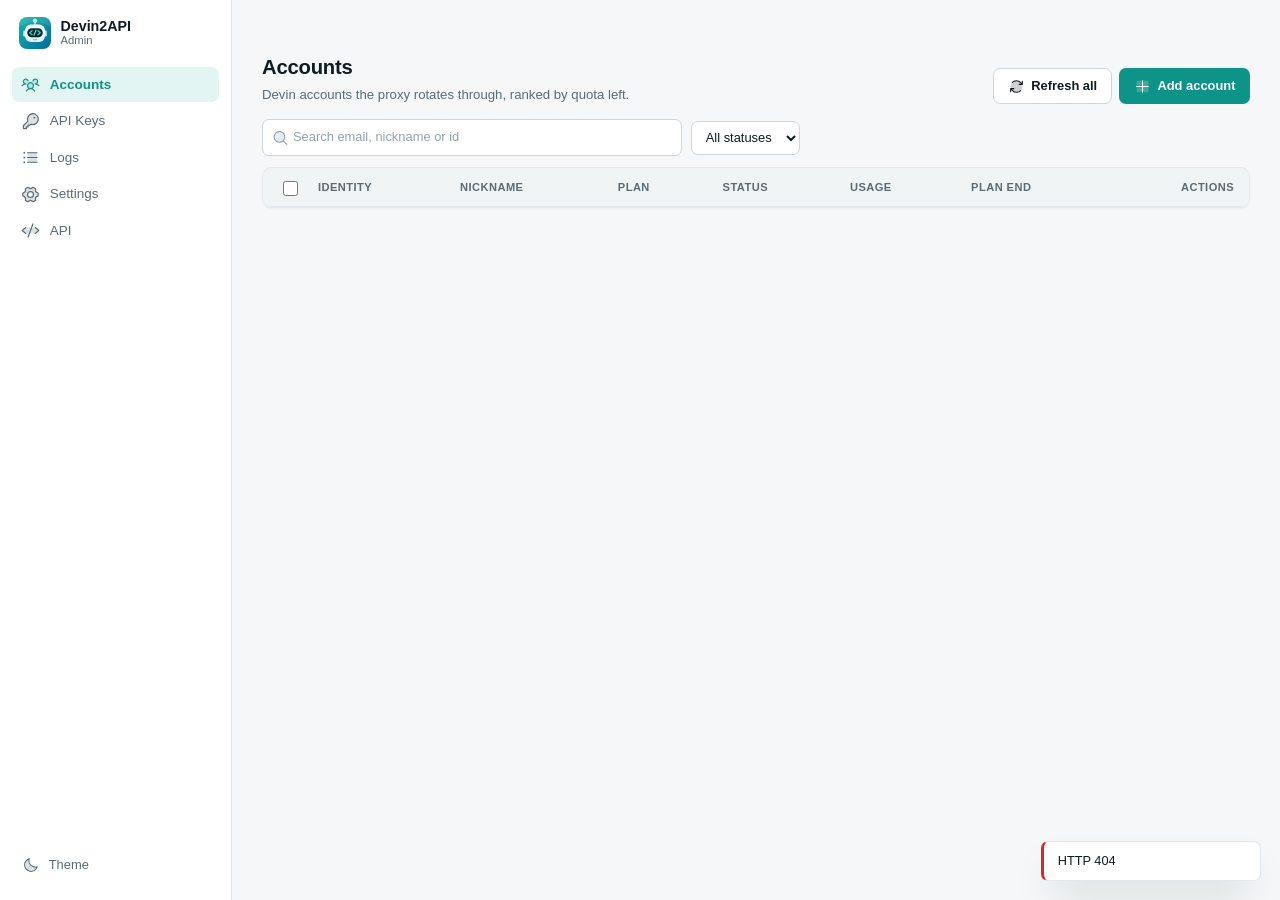
==== commit 8d32d3dc: "feat(brand): robot-engineer logo with a </> visor Replaces the plain "D" mark with an original logo:" ====
--- a/web/index.html
+++ b/web/index.html
@@ -4,7 +4,7 @@
 <meta charset="utf-8">
 <meta name="viewport" content="width=device-width, initial-scale=1">
 <title>Devin2API Admin</title>
-<link rel="icon" type="image/svg+xml" href="data:image/svg+xml,%3Csvg xmlns='http://www.w3.org/2000/svg' viewBox='0 0 64 64'%3E%3Cdefs%3E%3ClinearGradient id='g' x1='0' y1='0' x2='1' y2='1'%3E%3Cstop offset='0' stop-color='%232dd4bf'/%3E%3Cstop offset='1' stop-color='%230ea5e9'/%3E%3C/linearGradient%3E%3C/defs%3E%3Crect width='64' height='64' rx='16' fill='url(%23g)'/%3E%3Cpath d='M22 18v28M22 18h8a14 14 0 0 1 0 28h-8' fill='none' stroke='%23fff' stroke-width='5' stroke-linecap='round' stroke-linejoin='round'/%3E%3Ccircle cx='31' cy='32' r='4' fill='%23fff'/%3E%3C/svg%3E">
+<link rel="icon" type="image/svg+xml" href="data:image/svg+xml,%3Csvg xmlns='http://www.w3.org/2000/svg' viewBox='0 0 128 128' width='128' height='128'%3E%3Cdefs%3E%3ClinearGradient id='d2a-bg' x1='0' y1='0' x2='1' y2='1'%3E%3Cstop offset='0' stop-color='%2314b8a6'/%3E%3Cstop offset='1' stop-color='%230369a1'/%3E%3C/linearGradient%3E%3ClinearGradient id='d2a-head' x1='0' y1='0' x2='0' y2='1'%3E%3Cstop offset='0' stop-color='%23ffffff'/%3E%3Cstop offset='1' stop-color='%23d9f3ef'/%3E%3C/linearGradient%3E%3ClinearGradient id='d2a-visor' x1='0' y1='0' x2='0' y2='1'%3E%3Cstop offset='0' stop-color='%230b2f3a'/%3E%3Cstop offset='1' stop-color='%23061a22'/%3E%3C/linearGradient%3E%3C/defs%3E%3Crect width='128' height='128' rx='32' fill='url(%23d2a-bg)'/%3E%3Cpath d='M0 32a32 32 0 0 1 32-32h64a32 32 0 0 1 32 32v6c-20-10-44-14-64-14S20 28 0 38z' fill='%23fff' opacity='.1'/%3E%3Cpath d='M64 30V19' stroke='%23e6fffb' stroke-width='5' stroke-linecap='round'/%3E%3Ccircle cx='64' cy='15' r='7' fill='%2399f6e4' stroke='%23e6fffb' stroke-width='3'/%3E%3Crect x='17' y='54' width='10' height='24' rx='5' fill='%23cdeee8'/%3E%3Crect x='101' y='54' width='10' height='24' rx='5' fill='%23cdeee8'/%3E%3Crect x='24' y='30' width='80' height='70' rx='24' fill='url(%23d2a-head)'/%3E%3Crect x='33' y='45' width='62' height='36' rx='18' fill='url(%23d2a-visor)'/%3E%3Cg fill='none' stroke='%232dd4bf' stroke-width='5.5' stroke-linecap='round' stroke-linejoin='round'%3E%3Cpath d='M52 55l-9 8 9 8'/%3E%3Cpath d='M76 55l9 8-9 8'/%3E%3C/g%3E%3Cpath d='M68 53l-8 20' stroke='%235eead4' stroke-width='4.5' stroke-linecap='round'/%3E%3Crect x='56' y='88' width='16' height='4.5' rx='2.25' fill='%2314b8a6' opacity='.55'/%3E%3C/svg%3E">
 <link rel="stylesheet" href="/web/styles.css">
 </head>
 <body id="app">
@@ -12,16 +12,36 @@
 <!-- Icon sprite: each icon is used by id (#i-name) from an svg use element.
      Icons: Phosphor Icons (duotone), https://phosphoricons.com, MIT License, Copyright (c) 2023 Phosphor Icons. -->
 <svg xmlns="http://www.w3.org/2000/svg" class="sprite" aria-hidden="true">
-  <!-- Devin2API mark (original artwork): a "D" gateway with a relay node. -->
-  <defs>
-    <linearGradient id="logo-grad" x1="0" y1="0" x2="1" y2="1">
-      <stop offset="0" stop-color="#2dd4bf"/><stop offset="1" stop-color="#0ea5e9"/>
-    </linearGradient>
-  </defs>
-  <symbol id="logo" viewBox="0 0 64 64">
-    <rect width="64" height="64" rx="16" fill="url(#logo-grad)"/>
-    <path d="M22 18v28M22 18h8a14 14 0 0 1 0 28h-8" fill="none" stroke="#fff" stroke-width="5" stroke-linecap="round" stroke-linejoin="round"/>
-    <circle cx="31" cy="32" r="4" fill="#fff"/>
+  <!-- Devin2API logo (original artwork, also in assets/logo.svg). -->
+  <symbol id="logo" viewBox="0 0 128 128">
+    <defs>
+      <linearGradient id="d2a-bg" x1="0" y1="0" x2="1" y2="1">
+        <stop offset="0" stop-color="#14b8a6"/>
+        <stop offset="1" stop-color="#0369a1"/>
+      </linearGradient>
+      <linearGradient id="d2a-head" x1="0" y1="0" x2="0" y2="1">
+        <stop offset="0" stop-color="#ffffff"/>
+        <stop offset="1" stop-color="#d9f3ef"/>
+      </linearGradient>
+      <linearGradient id="d2a-visor" x1="0" y1="0" x2="0" y2="1">
+        <stop offset="0" stop-color="#0b2f3a"/>
+        <stop offset="1" stop-color="#061a22"/>
+      </linearGradient>
+    </defs>
+    <rect width="128" height="128" rx="32" fill="url(#d2a-bg)"/>
+    <path d="M0 32a32 32 0 0 1 32-32h64a32 32 0 0 1 32 32v6c-20-10-44-14-64-14S20 28 0 38z" fill="#fff" opacity=".1"/>
+    <path d="M64 30V19" stroke="#e6fffb" stroke-width="5" stroke-linecap="round"/>
+    <circle cx="64" cy="15" r="7" fill="#99f6e4" stroke="#e6fffb" stroke-width="3"/>
+    <rect x="17" y="54" width="10" height="24" rx="5" fill="#cdeee8"/>
+    <rect x="101" y="54" width="10" height="24" rx="5" fill="#cdeee8"/>
+    <rect x="24" y="30" width="80" height="70" rx="24" fill="url(#d2a-head)"/>
+    <rect x="33" y="45" width="62" height="36" rx="18" fill="url(#d2a-visor)"/>
+    <g fill="none" stroke="#2dd4bf" stroke-width="5.5" stroke-linecap="round" stroke-linejoin="round">
+      <path d="M52 55l-9 8 9 8"/>
+      <path d="M76 55l9 8-9 8"/>
+    </g>
+    <path d="M68 53l-8 20" stroke="#5eead4" stroke-width="4.5" stroke-linecap="round"/>
+    <rect x="56" y="88" width="16" height="4.5" rx="2.25" fill="#14b8a6" opacity=".55"/>
   </symbol>
   <symbol id="i-users" viewBox="0 0 256 256"><path d="M168,144a40,40,0,1,1-40-40A40,40,0,0,1,168,144ZM64,56A32,32,0,1,0,96,88,32,32,0,0,0,64,56Zm128,0a32,32,0,1,0,32,32A32,32,0,0,0,192,56Z" opacity="0.2"/><path d="M244.8,150.4a8,8,0,0,1-11.2-1.6A51.6,51.6,0,0,0,192,128a8,8,0,0,1,0-16,24,24,0,1,0-23.24-30,8,8,0,1,1-15.5-4A40,40,0,1,1,219,117.51a67.94,67.94,0,0,1,27.43,21.68A8,8,0,0,1,244.8,150.4ZM190.92,212a8,8,0,1,1-13.85,8,57,57,0,0,0-98.15,0,8,8,0,1,1-13.84-8,72.06,72.06,0,0,1,33.74-29.92,48,48,0,1,1,58.36,0A72.06,72.06,0,0,1,190.92,212ZM128,176a32,32,0,1,0-32-32A32,32,0,0,0,128,176ZM72,120a8,8,0,0,0-8-8A24,24,0,1,1,87.24,82a8,8,0,1,0,15.5-4A40,40,0,1,0,37,117.51,67.94,67.94,0,0,0,9.6,139.19a8,8,0,1,0,12.8,9.61A51.6,51.6,0,0,1,64,128,8,8,0,0,0,72,120Z"/></symbol>
   <symbol id="i-key" viewBox="0 0 256 256"><path d="M232,98.36C230.73,136.92,198.67,168,160.09,168a71.68,71.68,0,0,1-26.92-5.17h0L120,176H96v24H72v24H40a8,8,0,0,1-8-8V187.31a8,8,0,0,1,2.34-5.65l58.83-58.83h0A71.68,71.68,0,0,1,88,95.91c0-38.58,31.08-70.64,69.64-71.87A72,72,0,0,1,232,98.36Z" opacity="0.2"/><path d="M216.57,39.43A80,80,0,0,0,83.91,120.78L28.69,176A15.86,15.86,0,0,0,24,187.31V216a16,16,0,0,0,16,16H72a8,8,0,0,0,8-8V208H96a8,8,0,0,0,8-8V184h16a8,8,0,0,0,5.66-2.34l9.56-9.57A79.73,79.73,0,0,0,160,176h.1A80,80,0,0,0,216.57,39.43ZM224,98.1c-1.09,34.09-29.75,61.86-63.89,61.9H160a63.7,63.7,0,0,1-23.65-4.51,8,8,0,0,0-8.84,1.68L116.69,168H96a8,8,0,0,0-8,8v16H72a8,8,0,0,0-8,8v16H40V187.31l58.83-58.82a8,8,0,0,0,1.68-8.84A63.72,63.72,0,0,1,96,95.92c0-34.14,27.81-62.8,61.9-63.89A64,64,0,0,1,224,98.1ZM192,76a12,12,0,1,1-12-12A12,12,0,0,1,192,76Z"/></symbol>
@@ -238,7 +258,7 @@
     <!-- Illustration (original artwork): clients on the left reach Devin
          accounts on the right through the gateway in the middle. -->
     <svg class="login-illustration" viewBox="0 0 640 800" preserveAspectRatio="xMidYMid slice" aria-hidden="true">
-      <defs>
+    <defs>
         <linearGradient id="art-bg" x1="0" y1="0" x2="1" y2="1">
           <stop offset="0" stop-color="#04131a"/><stop offset=".55" stop-color="#062a2e"/><stop offset="1" stop-color="#081624"/>
         </linearGradient>
@@ -274,7 +294,7 @@
       </g>
       <circle cx="320" cy="330" r="66" fill="#082a2e" stroke="#2dd4bf" stroke-opacity=".5" stroke-width="1.5"/>
       <circle cx="320" cy="330" r="84" fill="none" stroke="#2dd4bf" stroke-opacity=".18" stroke-width="1.5"/>
-      <use href="#logo" x="284" y="294" width="72" height="72"/>
+      <use href="#logo" x="276" y="286" width="88" height="88"/>
     </svg>
     <div class="login-copy">
       <h2>One gateway for all your Devin accounts</h2>
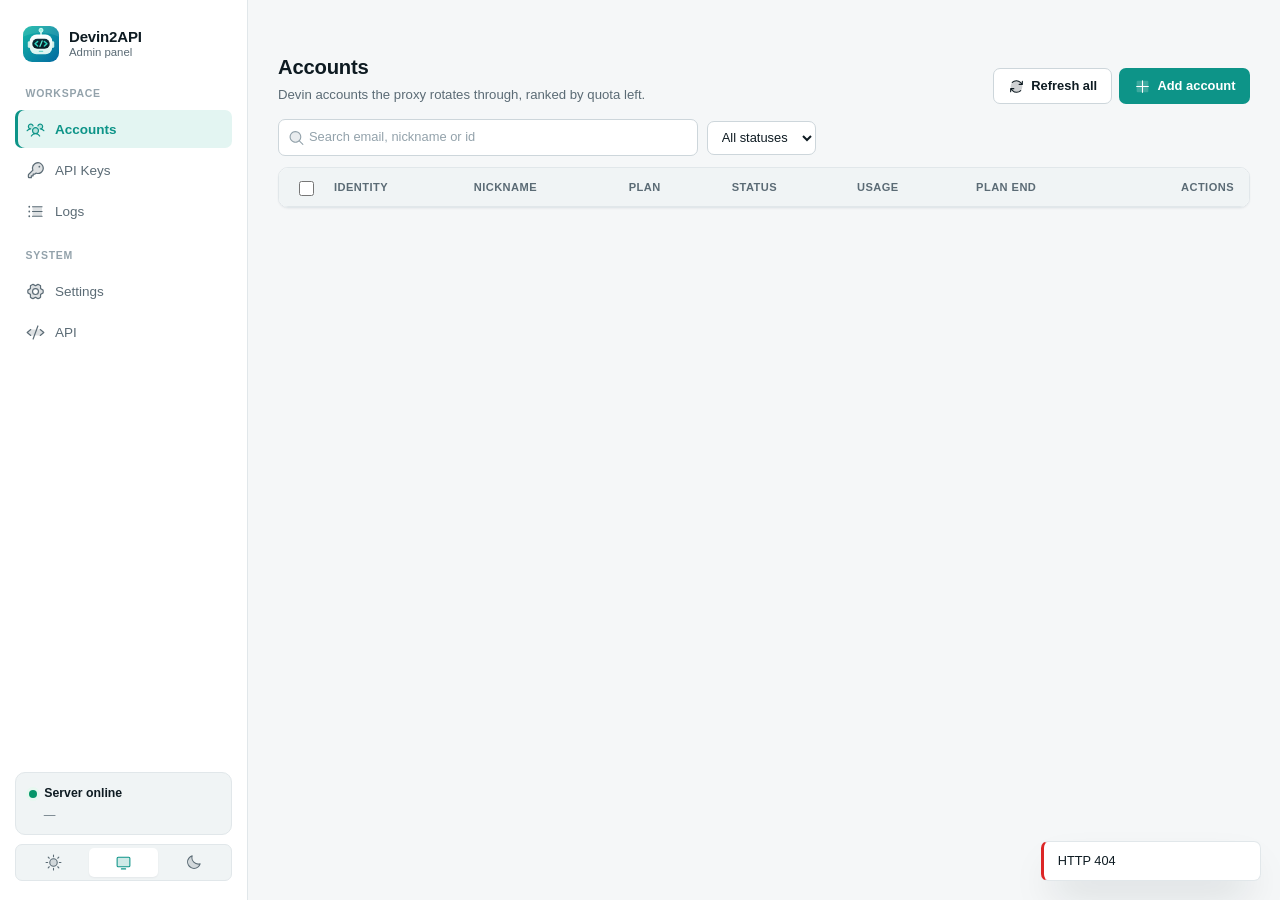
==== commit 41b0780e: "feat(panel): balanced sidebar with groups, counts, status and theme picker - The sidebar's top paddi" ====
--- a/web/index.html
+++ b/web/index.html
@@ -43,6 +43,8 @@
     <path d="M68 53l-8 20" stroke="#5eead4" stroke-width="4.5" stroke-linecap="round"/>
     <rect x="56" y="88" width="16" height="4.5" rx="2.25" fill="#14b8a6" opacity=".55"/>
   </symbol>
+  <symbol id="i-sun" viewBox="0 0 256 256"><path d="M184,128a56,56,0,1,1-56-56A56,56,0,0,1,184,128Z" opacity="0.2"/><path d="M120,40V16a8,8,0,0,1,16,0V40a8,8,0,0,1-16,0Zm72,88a64,64,0,1,1-64-64A64.07,64.07,0,0,1,192,128Zm-16,0a48,48,0,1,0-48,48A48.05,48.05,0,0,0,176,128ZM58.34,69.66A8,8,0,0,0,69.66,58.34l-16-16A8,8,0,0,0,42.34,53.66Zm0,116.68-16,16a8,8,0,0,0,11.32,11.32l16-16a8,8,0,0,0-11.32-11.32ZM192,72a8,8,0,0,0,5.66-2.34l16-16a8,8,0,0,0-11.32-11.32l-16,16A8,8,0,0,0,192,72Zm5.66,114.34a8,8,0,0,0-11.32,11.32l16,16a8,8,0,0,0,11.32-11.32ZM48,128a8,8,0,0,0-8-8H16a8,8,0,0,0,0,16H40A8,8,0,0,0,48,128Zm80,80a8,8,0,0,0-8,8v24a8,8,0,0,0,16,0V216A8,8,0,0,0,128,208Zm112-88H216a8,8,0,0,0,0,16h24a8,8,0,0,0,0-16Z"/></symbol>
+  <symbol id="i-monitor" viewBox="0 0 256 256"><path d="M224,64V176a16,16,0,0,1-16,16H48a16,16,0,0,1-16-16V64A16,16,0,0,1,48,48H208A16,16,0,0,1,224,64Z" opacity="0.2"/><path d="M208,40H48A24,24,0,0,0,24,64V176a24,24,0,0,0,24,24H208a24,24,0,0,0,24-24V64A24,24,0,0,0,208,40Zm8,136a8,8,0,0,1-8,8H48a8,8,0,0,1-8-8V64a8,8,0,0,1,8-8H208a8,8,0,0,1,8,8Zm-48,48a8,8,0,0,1-8,8H96a8,8,0,0,1,0-16h64A8,8,0,0,1,168,224Z"/></symbol>
   <symbol id="i-users" viewBox="0 0 256 256"><path d="M168,144a40,40,0,1,1-40-40A40,40,0,0,1,168,144ZM64,56A32,32,0,1,0,96,88,32,32,0,0,0,64,56Zm128,0a32,32,0,1,0,32,32A32,32,0,0,0,192,56Z" opacity="0.2"/><path d="M244.8,150.4a8,8,0,0,1-11.2-1.6A51.6,51.6,0,0,0,192,128a8,8,0,0,1,0-16,24,24,0,1,0-23.24-30,8,8,0,1,1-15.5-4A40,40,0,1,1,219,117.51a67.94,67.94,0,0,1,27.43,21.68A8,8,0,0,1,244.8,150.4ZM190.92,212a8,8,0,1,1-13.85,8,57,57,0,0,0-98.15,0,8,8,0,1,1-13.84-8,72.06,72.06,0,0,1,33.74-29.92,48,48,0,1,1,58.36,0A72.06,72.06,0,0,1,190.92,212ZM128,176a32,32,0,1,0-32-32A32,32,0,0,0,128,176ZM72,120a8,8,0,0,0-8-8A24,24,0,1,1,87.24,82a8,8,0,1,0,15.5-4A40,40,0,1,0,37,117.51,67.94,67.94,0,0,0,9.6,139.19a8,8,0,1,0,12.8,9.61A51.6,51.6,0,0,1,64,128,8,8,0,0,0,72,120Z"/></symbol>
   <symbol id="i-key" viewBox="0 0 256 256"><path d="M232,98.36C230.73,136.92,198.67,168,160.09,168a71.68,71.68,0,0,1-26.92-5.17h0L120,176H96v24H72v24H40a8,8,0,0,1-8-8V187.31a8,8,0,0,1,2.34-5.65l58.83-58.83h0A71.68,71.68,0,0,1,88,95.91c0-38.58,31.08-70.64,69.64-71.87A72,72,0,0,1,232,98.36Z" opacity="0.2"/><path d="M216.57,39.43A80,80,0,0,0,83.91,120.78L28.69,176A15.86,15.86,0,0,0,24,187.31V216a16,16,0,0,0,16,16H72a8,8,0,0,0,8-8V208H96a8,8,0,0,0,8-8V184h16a8,8,0,0,0,5.66-2.34l9.56-9.57A79.73,79.73,0,0,0,160,176h.1A80,80,0,0,0,216.57,39.43ZM224,98.1c-1.09,34.09-29.75,61.86-63.89,61.9H160a63.7,63.7,0,0,1-23.65-4.51,8,8,0,0,0-8.84,1.68L116.69,168H96a8,8,0,0,0-8,8v16H72a8,8,0,0,0-8,8v16H40V187.31l58.83-58.82a8,8,0,0,0,1.68-8.84A63.72,63.72,0,0,1,96,95.92c0-34.14,27.81-62.8,61.9-63.89A64,64,0,0,1,224,98.1ZM192,76a12,12,0,1,1-12-12A12,12,0,0,1,192,76Z"/></symbol>
   <symbol id="i-list" viewBox="0 0 256 256"><path d="M216,64V192H88V64Z" opacity="0.2"/><path d="M80,64a8,8,0,0,1,8-8H216a8,8,0,0,1,0,16H88A8,8,0,0,1,80,64Zm136,56H88a8,8,0,1,0,0,16H216a8,8,0,0,0,0-16Zm0,64H88a8,8,0,1,0,0,16H216a8,8,0,0,0,0-16ZM44,52A12,12,0,1,0,56,64,12,12,0,0,0,44,52Zm0,64a12,12,0,1,0,12,12A12,12,0,0,0,44,116Zm0,64a12,12,0,1,0,12,12A12,12,0,0,0,44,180Z"/></symbol>
@@ -68,17 +70,28 @@
   <aside class="sidebar">
     <div class="brand">
       <svg class="brand-mark"><use href="#logo"/></svg>
-      <span class="brand-text"><strong>Devin2API</strong><small>Admin</small></span>
+      <span class="brand-text"><strong>Devin2API</strong><small>Admin panel</small></span>
     </div>
     <nav class="tab-nav">
-      <button class="tab active" data-tab="accounts"><svg class="icon"><use href="#i-users"/></svg><span>Accounts</span></button>
-      <button class="tab" data-tab="tokens"><svg class="icon"><use href="#i-key"/></svg><span>API Keys</span></button>
+      <span class="nav-label">Workspace</span>
+      <button class="tab active" data-tab="accounts"><svg class="icon"><use href="#i-users"/></svg><span>Accounts</span><span class="nav-count" id="nav-count-accounts"></span></button>
+      <button class="tab" data-tab="tokens"><svg class="icon"><use href="#i-key"/></svg><span>API Keys</span><span class="nav-count" id="nav-count-tokens"></span></button>
       <button class="tab" data-tab="logs"><svg class="icon"><use href="#i-list"/></svg><span>Logs</span></button>
+      <span class="nav-label">System</span>
       <button class="tab" data-tab="settings"><svg class="icon"><use href="#i-gear"/></svg><span>Settings</span></button>
       <button class="tab" data-tab="api"><svg class="icon"><use href="#i-code"/></svg><span>API</span></button>
     </nav>
     <div class="sidebar-foot">
-      <button id="btn-theme" class="btn-ghost" title="Toggle light / dark"><svg class="icon"><use href="#i-moon"/></svg><span>Theme</span></button>
+      <div class="status-card">
+        <div class="status-line"><span class="status-dot"></span><strong>Server online</strong></div>
+        <div class="status-meta" id="status-accounts">—</div>
+        <div class="status-meta mono" id="status-version"></div>
+      </div>
+      <div class="theme-switch" role="radiogroup" aria-label="Theme">
+        <button class="theme-opt" data-theme-choice="light" title="Light" role="radio"><svg class="icon"><use href="#i-sun"/></svg></button>
+        <button class="theme-opt" data-theme-choice="system" title="Follow system" role="radio"><svg class="icon"><use href="#i-monitor"/></svg></button>
+        <button class="theme-opt" data-theme-choice="dark" title="Dark" role="radio"><svg class="icon"><use href="#i-moon"/></svg></button>
+      </div>
       <button id="btn-logout" class="btn-ghost hidden"><svg class="icon"><use href="#i-logout"/></svg><span>Log out</span></button>
     </div>
   </aside>
--- a/web/styles.css
+++ b/web/styles.css
@@ -105,37 +105,78 @@
 .shell { display: flex; min-height: 100vh; }
 
 .sidebar {
-  width: 232px; flex: none;
+  width: 248px; flex: none;
   position: sticky; top: 0; height: 100vh;
-  display: flex; flex-direction: column; gap: 1.25rem;
-  padding: 1.1rem .8rem;
+  display: flex; flex-direction: column;
+  padding: 1.75rem 1rem 1.25rem; /* top matches .content so the brand lines up with the stat cards */
   background: var(--surface);
   border-right: 1px solid var(--border);
-}
-
-.brand { display: flex; align-items: center; gap: .65rem; padding: 0 .45rem; }
-.brand-mark { width: 32px; height: 32px; flex: none; }
+  overflow-y: auto;
+}
+
+.brand { display: flex; align-items: center; gap: .7rem; padding: 0 .5rem; }
+.brand-mark { width: 36px; height: 36px; flex: none; }
 
 /* The sprite must stay rendered (not display:none) so the logo gradient
    resolves in every browser. */
 .sprite { position: absolute; width: 0; height: 0; overflow: hidden; }
-.brand-text { display: flex; flex-direction: column; line-height: 1.15; }
-.brand-text strong { font-size: .95rem; }
-.brand-text small { color: var(--muted); font-size: .75rem; }
-
-.tab-nav { display: flex; flex-direction: column; gap: 2px; }
+.brand-text { display: flex; flex-direction: column; line-height: 1.2; }
+.brand-text strong { font-size: 1rem; letter-spacing: -.01em; }
+.brand-text small { color: var(--muted); font-size: .76rem; }
+
+.tab-nav { display: flex; flex-direction: column; gap: 3px; margin-top: 1.6rem; }
+.nav-label {
+  padding: 1rem .7rem .4rem;
+  color: var(--faint); font-size: .7rem; font-weight: 600;
+  text-transform: uppercase; letter-spacing: .07em;
+}
+.nav-label:first-child { padding-top: 0; }
 
 .tab {
-  display: flex; align-items: center; justify-content: flex-start; gap: .65rem;
-  width: 100%; padding: .5rem .6rem;
+  display: flex; align-items: center; justify-content: flex-start; gap: .7rem;
+  width: 100%; min-height: 38px; padding: .5rem .7rem;
   background: transparent; color: var(--muted);
   border: none; border-radius: var(--radius-sm);
-  font: inherit; font-size: .9rem; text-align: left; cursor: pointer;
+  font: inherit; font-size: .9rem; font-weight: 500; text-align: left; cursor: pointer;
 }
 .tab:hover { background: var(--surface-2); color: var(--text); }
-.tab.active { background: var(--accent-soft); color: var(--accent); font-weight: 600; }
-
-.sidebar-foot { margin-top: auto; display: flex; flex-direction: column; gap: 2px; }
+.tab.active { background: var(--accent-soft); color: var(--accent); font-weight: 600; box-shadow: inset 3px 0 0 var(--accent); }
+.nav-count {
+  margin-left: auto; min-width: 1.5rem; padding: .05rem .45rem;
+  border-radius: 999px; background: var(--surface-2); border: 1px solid var(--border);
+  color: var(--muted); font-size: .72rem; font-weight: 600; text-align: center;
+  font-variant-numeric: tabular-nums;
+}
+.nav-count:empty { display: none; }
+.tab.active .nav-count { background: var(--accent); border-color: var(--accent); color: var(--accent-text); }
+
+.sidebar-foot { margin-top: auto; padding-top: 1.25rem; display: flex; flex-direction: column; gap: .6rem; }
+
+.status-card {
+  display: flex; flex-direction: column; gap: .2rem;
+  padding: .75rem .85rem;
+  background: var(--surface-2); border: 1px solid var(--border); border-radius: var(--radius);
+  font-size: .78rem;
+}
+.status-line { display: flex; align-items: center; gap: .5rem; font-size: .82rem; }
+.status-dot {
+  width: 8px; height: 8px; border-radius: 50%; flex: none;
+  background: var(--ok); box-shadow: 0 0 0 3px var(--ok-soft);
+}
+.status-card.offline .status-dot { background: var(--err); box-shadow: 0 0 0 3px var(--err-soft); }
+.status-meta { color: var(--muted); padding-left: 1rem; }
+.status-meta.mono { font-family: var(--mono); font-size: .7rem; color: var(--faint); overflow: hidden; text-overflow: ellipsis; white-space: nowrap; }
+.status-meta:empty { display: none; }
+
+.theme-switch {
+  display: grid; grid-template-columns: repeat(3, 1fr); gap: 2px;
+  padding: 3px; background: var(--surface-2);
+  border: 1px solid var(--border); border-radius: var(--radius-sm);
+}
+.theme-opt { background: transparent; color: var(--muted); padding: .35rem 0; border-radius: 5px; }
+.theme-opt:hover { background: transparent; color: var(--text); }
+.theme-opt.active { background: var(--surface); color: var(--accent); box-shadow: var(--shadow); }
+.sidebar-foot .btn-ghost { padding: .45rem .7rem; }
 
 .content { flex: 1; min-width: 0; padding: 1.75rem 2rem 3rem; }
 /* Content is centred in the space right of the sidebar, so wide screens
@@ -532,6 +573,7 @@
     width: auto; height: auto; position: sticky; top: 0; z-index: 50;
     flex-direction: row; align-items: center; gap: .5rem;
     padding: .55rem 1rem;
+    overflow-y: visible;
     border-right: none; border-bottom: 1px solid var(--border);
     overflow-x: auto;
   }
@@ -539,7 +581,11 @@
   .tab-nav { flex-direction: row; }
   .tab { width: auto; padding: .45rem .6rem; }
   .tab span { display: none; }
-  .sidebar-foot { margin: 0 0 0 auto; flex-direction: row; }
+  .tab-nav { margin-top: 0; }
+  .nav-label, .nav-count, .status-card { display: none; }
+  .tab.active { box-shadow: none; }
+  .sidebar-foot { margin: 0 0 0 auto; padding-top: 0; flex-direction: row; align-items: center; }
+  .theme-opt { padding: .3rem .45rem; }
   .sidebar-foot .btn-ghost { width: auto; }
   .sidebar-foot span { display: none; }
   .content { padding: 1.1rem 1rem 2.5rem; }
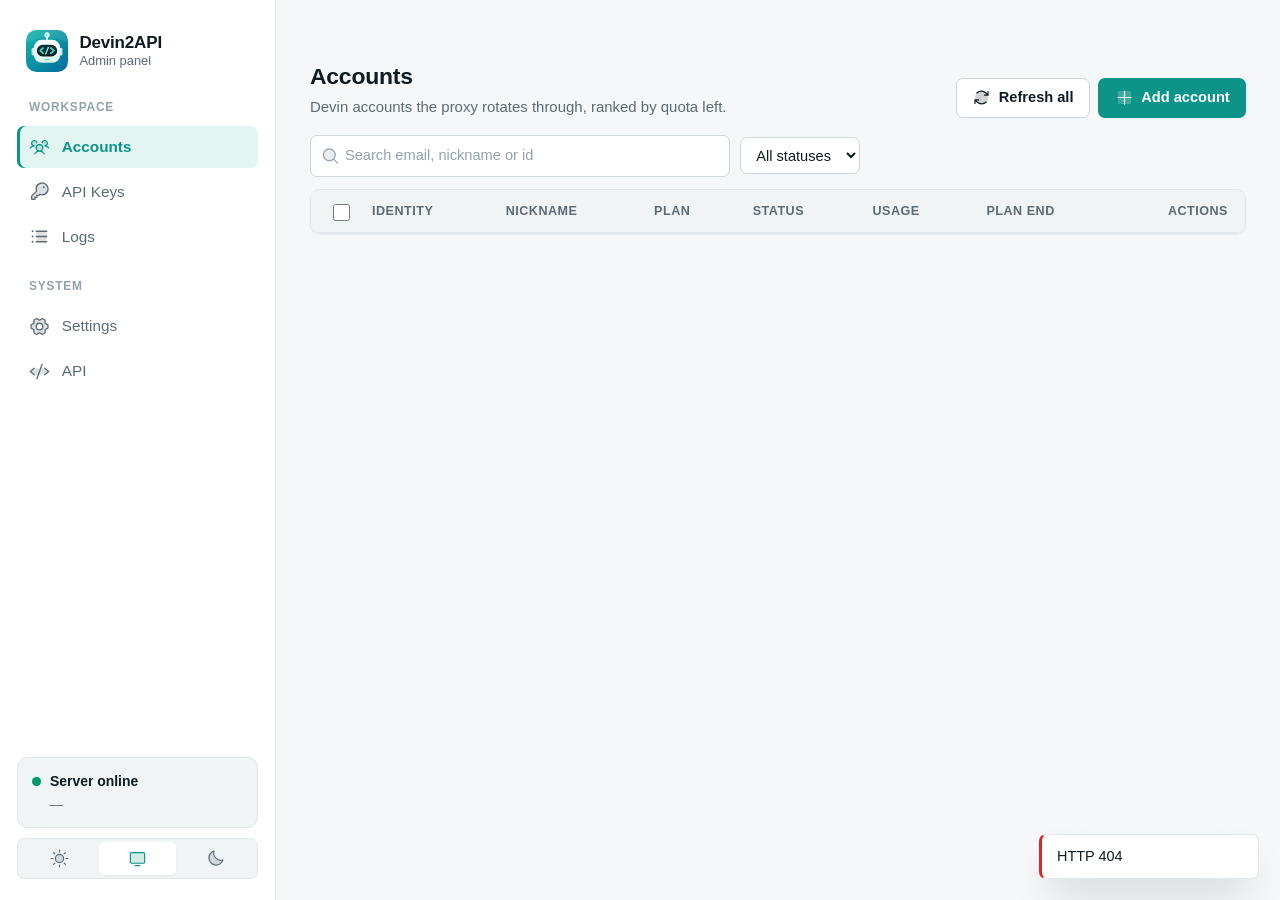
==== commit 0382018e: "fix: harden the panel, quota accounting, upstream streams and persistence Findings from a full revie" ====
--- a/web/index.html
+++ b/web/index.html
@@ -64,6 +64,11 @@
   <symbol id="i-up" viewBox="0 0 256 256"><path d="M208,160H48l80-80Z" opacity="0.2"/><path d="M213.66,154.34l-80-80a8,8,0,0,0-11.32,0l-80,80A8,8,0,0,0,48,168H208a8,8,0,0,0,5.66-13.66ZM67.31,152,128,91.31,188.69,152Z"/></symbol>
   <symbol id="i-down" viewBox="0 0 256 256"><path d="M208,96l-80,80L48,96Z" opacity="0.2"/><path d="M215.39,92.94A8,8,0,0,0,208,88H48a8,8,0,0,0-5.66,13.66l80,80a8,8,0,0,0,11.32,0l80-80A8,8,0,0,0,215.39,92.94ZM128,164.69,67.31,104H188.69Z"/></symbol>
   <symbol id="i-trash" viewBox="0 0 256 256"><path d="M200,56V208a8,8,0,0,1-8,8H64a8,8,0,0,1-8-8V56Z" opacity="0.2"/><path d="M216,48H176V40a24,24,0,0,0-24-24H104A24,24,0,0,0,80,40v8H40a8,8,0,0,0,0,16h8V208a16,16,0,0,0,16,16H192a16,16,0,0,0,16-16V64h8a8,8,0,0,0,0-16ZM96,40a8,8,0,0,1,8-8h48a8,8,0,0,1,8,8v8H96Zm96,168H64V64H192ZM112,104v64a8,8,0,0,1-16,0V104a8,8,0,0,1,16,0Zm48,0v64a8,8,0,0,1-16,0V104a8,8,0,0,1,16,0Z"/></symbol>
+  <symbol id="i-chart" viewBox="0 0 256 256"><path d="M208,40V208H152V40Z" opacity="0.2"/><path d="M224,200h-8V40a8,8,0,0,0-8-8H152a8,8,0,0,0-8,8V80H96a8,8,0,0,0-8,8v40H48a8,8,0,0,0-8,8v64H32a8,8,0,0,0,0,16H224a8,8,0,0,0,0-16ZM160,48h40V200H160ZM104,96h40V200H104ZM56,144H88v56H56Z"/></symbol>
+  <symbol id="i-edit" viewBox="0 0 256 256"><path d="M221.66,90.34,192,120,136,64l29.66-29.66a8,8,0,0,1,11.31,0L221.66,79A8,8,0,0,1,221.66,90.34Z" opacity="0.2"/><path d="M227.31,73.37,182.63,28.68a16,16,0,0,0-22.63,0L36.69,152A15.86,15.86,0,0,0,32,163.31V208a16,16,0,0,0,16,16H92.69A15.86,15.86,0,0,0,104,219.31L227.31,96a16,16,0,0,0,0-22.63ZM92.69,208H48V163.31l88-88L180.69,120ZM192,108.68,147.31,64l24-24L216,84.68Z"/></symbol>
+  <symbol id="i-copy" viewBox="0 0 256 256"><path d="M216,40V168H168V88H88V40Z" opacity="0.2"/><path d="M216,32H88a8,8,0,0,0-8,8V80H40a8,8,0,0,0-8,8V216a8,8,0,0,0,8,8H168a8,8,0,0,0,8-8V176h40a8,8,0,0,0,8-8V40A8,8,0,0,0,216,32ZM160,208H48V96H160Zm48-48H176V88a8,8,0,0,0-8-8H96V48H208Z"/></symbol>
+  <symbol id="i-warning" viewBox="0 0 256 256"><path d="M215.46,216H40.54C27.92,216,20,202.79,26.13,192.09L113.59,40.22c6.3-11,22.52-11,28.82,0l87.46,151.87C236,202.79,228.08,216,215.46,216Z" opacity="0.2"/><path d="M236.8,188.09,149.35,36.22h0a24.76,24.76,0,0,0-42.7,0L19.2,188.09a23.51,23.51,0,0,0,0,23.72A24.35,24.35,0,0,0,40.55,224h174.9a24.35,24.35,0,0,0,21.33-12.19A23.51,23.51,0,0,0,236.8,188.09ZM222.93,203.8a8.5,8.5,0,0,1-7.48,4.2H40.55a8.5,8.5,0,0,1-7.48-4.2,7.59,7.59,0,0,1,0-7.72L120.52,44.21a8.75,8.75,0,0,1,15,0l87.45,151.87A7.59,7.59,0,0,1,222.93,203.8ZM120,144V104a8,8,0,0,1,16,0v40a8,8,0,0,1-16,0Zm20,36a12,12,0,1,1-12-12A12,12,0,0,1,140,180Z"/></symbol>
+  <symbol id="i-pulse" viewBox="0 0 256 256"><path d="M96,40l33.52,88H56Zm104,88H129.52L160,208Z" opacity="0.2"/><path d="M240,128a8,8,0,0,1-8,8H204.94l-37.78,75.58A8,8,0,0,1,160,216h-.4a8,8,0,0,1-7.08-5.14L95.35,60.76,63.28,131.31A8,8,0,0,1,56,136H24a8,8,0,0,1,0-16H50.85L88.72,36.69a8,8,0,0,1,14.76.46l57.51,151,31.85-63.71A8,8,0,0,1,200,120h32A8,8,0,0,1,240,128Z"/></symbol>
 </svg>
 
 <div class="shell">
@@ -74,12 +79,12 @@
     </div>
     <nav class="tab-nav">
       <span class="nav-label">Workspace</span>
-      <button class="tab active" data-tab="accounts"><svg class="icon"><use href="#i-users"/></svg><span>Accounts</span><span class="nav-count" id="nav-count-accounts"></span></button>
-      <button class="tab" data-tab="tokens"><svg class="icon"><use href="#i-key"/></svg><span>API Keys</span><span class="nav-count" id="nav-count-tokens"></span></button>
-      <button class="tab" data-tab="logs"><svg class="icon"><use href="#i-list"/></svg><span>Logs</span></button>
+      <button class="tab active" data-tab="accounts" aria-label="Accounts"><svg class="icon"><use href="#i-users"/></svg><span>Accounts</span><span class="nav-count" id="nav-count-accounts"></span></button>
+      <button class="tab" data-tab="tokens" aria-label="API Keys"><svg class="icon"><use href="#i-key"/></svg><span>API Keys</span><span class="nav-count" id="nav-count-tokens"></span></button>
+      <button class="tab" data-tab="logs" aria-label="Logs"><svg class="icon"><use href="#i-list"/></svg><span>Logs</span></button>
       <span class="nav-label">System</span>
-      <button class="tab" data-tab="settings"><svg class="icon"><use href="#i-gear"/></svg><span>Settings</span></button>
-      <button class="tab" data-tab="api"><svg class="icon"><use href="#i-code"/></svg><span>API</span></button>
+      <button class="tab" data-tab="settings" aria-label="Settings"><svg class="icon"><use href="#i-gear"/></svg><span>Settings</span></button>
+      <button class="tab" data-tab="api" aria-label="API"><svg class="icon"><use href="#i-code"/></svg><span>API</span></button>
     </nav>
     <div class="sidebar-foot">
       <div class="status-card">
@@ -92,7 +97,7 @@
         <button class="theme-opt" data-theme-choice="system" title="Follow system" role="radio"><svg class="icon"><use href="#i-monitor"/></svg></button>
         <button class="theme-opt" data-theme-choice="dark" title="Dark" role="radio"><svg class="icon"><use href="#i-moon"/></svg></button>
       </div>
-      <button id="btn-logout" class="btn-ghost hidden"><svg class="icon"><use href="#i-logout"/></svg><span>Log out</span></button>
+      <button id="btn-logout" class="btn-ghost hidden" aria-label="Log out"><svg class="icon"><use href="#i-logout"/></svg><span>Log out</span></button>
     </div>
   </aside>
 
@@ -128,7 +133,7 @@
           <span id="acct-count" class="count"></span>
         </div>
         <div id="bulk-bar" class="bulk-bar hidden">
-          <span id="bulk-count"></span>
+          <span class="bulk-info"><span id="bulk-count"></span><button class="btn-link" id="bulk-select-all"></button></span>
           <div class="bulk-actions">
             <button class="btn-sm btn-refresh" id="bulk-refresh">Refresh usage</button>
             <button class="btn-sm" id="bulk-enable">Enable</button>
@@ -141,7 +146,7 @@
           <table id="acct-table">
             <thead>
               <tr>
-                <th class="col-check"><input type="checkbox" id="acct-check-all" title="Select all shown"></th>
+                <th class="col-check"><input type="checkbox" id="acct-check-all" title="Select all on this page"></th>
                 <th>Identity</th>
                 <th>Nickname</th>
                 <th>Plan</th>
@@ -154,6 +159,7 @@
             <tbody></tbody>
           </table>
         </div>
+        <div class="pager" id="acct-pager"></div>
       </section>
 
       <!-- API Keys tab -->
@@ -167,11 +173,10 @@
             <button id="btn-create-token"><svg class="icon"><use href="#i-plus"/></svg>Create key</button>
           </div>
         </div>
-        <div id="new-token-box" class="new-token-box hidden"></div>
         <div class="card table-card">
           <table id="tok-table">
             <thead>
-              <tr><th>ID</th><th>Created</th><th>Last used</th><th class="col-actions">Revoke</th></tr>
+              <tr><th>Name</th><th>Status</th><th>Requests</th><th>Models</th><th>Expires</th><th>Last used</th><th class="col-actions">Actions</th></tr>
             </thead>
             <tbody></tbody>
           </table>
@@ -183,20 +188,49 @@
         <div class="panel-head">
           <div>
             <h1>Logs</h1>
-            <p class="lead">Last 200 chat requests since the server started. Metadata only: no prompts or outputs are recorded.</p>
+            <p class="lead">The last 1000 chat requests, kept across restarts. Metadata only: no prompts or outputs are recorded.</p>
           </div>
           <div class="toolbar">
+            <label class="switch-row toolbar-switch"><input type="checkbox" id="logs-auto" class="switch"><span>Auto-refresh</span></label>
             <button id="btn-refresh-logs" class="btn-secondary"><svg class="icon"><use href="#i-refresh"/></svg>Refresh</button>
-          </div>
+            <button id="btn-clear-logs" class="btn-secondary btn-danger"><svg class="icon"><use href="#i-trash"/></svg>Clear</button>
+          </div>
+        </div>
+        <div class="activity-grid">
+          <div class="card chart-card">
+            <div class="chart-head">
+              <h2 class="card-title"><svg class="icon"><use href="#i-chart"/></svg>Last 24 hours</h2>
+              <div class="chart-totals" id="chart-totals"></div>
+            </div>
+            <div class="chart" id="chart-24h"></div>
+            <div class="chart-legend"><span class="lg-ok">Succeeded</span><span class="lg-err">Failed</span></div>
+          </div>
+          <div class="card top-card"><h2 class="card-title">Top models</h2><ol class="top-list" id="top-models"></ol></div>
+          <div class="card top-card"><h2 class="card-title">Top accounts</h2><ol class="top-list" id="top-accounts"></ol></div>
+          <div class="card top-card"><h2 class="card-title">Top API keys</h2><ol class="top-list" id="top-keys"></ol></div>
+        </div>
+        <div class="filter-bar">
+          <div class="search">
+            <svg class="icon"><use href="#i-search"/></svg>
+            <input id="log-search" type="search" placeholder="Search model, account, key or error" autocomplete="off">
+          </div>
+          <select id="log-status">
+            <option value="">All results</option>
+            <option value="ok">Succeeded</option>
+            <option value="err">Failed</option>
+          </select>
+          <select id="log-endpoint"><option value="">All endpoints</option></select>
+          <span id="log-count" class="count"></span>
         </div>
         <div class="card table-card">
           <table id="log-table">
             <thead>
-              <tr><th>Time</th><th>Endpoint</th><th>Model</th><th>Account</th><th>Status</th><th>Duration</th><th>Tokens in/out</th><th>Detail</th></tr>
+              <tr><th>Time</th><th>Endpoint</th><th>Model</th><th>Account</th><th>Key</th><th>Status</th><th>Duration</th><th>Tokens in/out</th></tr>
             </thead>
             <tbody></tbody>
           </table>
         </div>
+        <div class="pager" id="log-pager"></div>
       </section>
 
       <!-- Settings tab -->
@@ -378,8 +412,89 @@
   </div>
 </div>
 
+<!-- Confirm dialog (replaces window.confirm) -->
+<div id="confirm-overlay" class="modal-overlay hidden">
+  <div class="modal modal-sm" role="alertdialog" aria-modal="true" aria-labelledby="confirm-title" aria-describedby="confirm-msg">
+    <div class="confirm-body">
+      <span class="confirm-icon"><svg class="icon"><use href="#i-warning"/></svg></span>
+      <div>
+        <h3 id="confirm-title"></h3>
+        <p id="confirm-msg"></p>
+      </div>
+    </div>
+    <div class="modal-actions">
+      <button id="confirm-cancel" class="btn-secondary">Cancel</button>
+      <button id="confirm-ok" class="btn-danger-solid"></button>
+    </div>
+  </div>
+</div>
+
+<!-- API key create / edit dialog -->
+<div id="key-overlay" class="modal-overlay hidden">
+  <form class="modal modal-md" id="key-form" role="dialog" aria-modal="true" aria-labelledby="key-title">
+    <div class="modal-head">
+      <h3 id="key-title">Create API key</h3>
+      <button type="button" class="btn-icon" id="key-close" title="Close"><svg class="icon"><use href="#i-x"/></svg></button>
+    </div>
+    <div class="form-grid">
+      <label class="field span-2">
+        <span>Name</span>
+        <input id="key-name" maxlength="64" placeholder="e.g. Laptop, CI, Claude Code" autocomplete="off">
+      </label>
+      <label class="field">
+        <span>Expires</span>
+        <input id="key-expires" type="date">
+        <small class="field-hint">Leave empty to never expire.</small>
+      </label>
+      <label class="field">
+        <span>Request quota</span>
+        <input id="key-quota" type="number" min="0" step="1" placeholder="Unlimited">
+        <small class="field-hint">Chat requests allowed in total; empty for no limit.</small>
+      </label>
+      <div class="field span-2">
+        <span>Models</span>
+        <label class="switch-row"><input type="checkbox" id="key-all-models" class="switch" checked><span>Allow every model</span></label>
+        <div id="key-models-wrap" class="hidden">
+          <div id="key-models" class="model-picks"></div>
+          <div class="model-add">
+            <input id="key-model-add" placeholder="Add a model id that is not listed" autocomplete="off">
+            <button type="button" id="key-model-add-btn" class="btn-secondary">Add</button>
+          </div>
+        </div>
+      </div>
+      <div class="field span-2 edit-only">
+        <span>State</span>
+        <label class="switch-row"><input type="checkbox" id="key-disabled" class="switch"><span>Disabled (requests are refused)</span></label>
+        <label class="switch-row"><input type="checkbox" id="key-reset" class="switch"><span id="key-reset-label">Reset the request counter</span></label>
+      </div>
+    </div>
+    <p id="key-status" class="status-msg login-error"></p>
+    <div class="modal-actions">
+      <button type="button" id="key-cancel" class="btn-secondary">Cancel</button>
+      <button type="submit" id="key-submit">Create key</button>
+    </div>
+  </form>
+</div>
+
+<!-- New key, shown once -->
+<div id="reveal-overlay" class="modal-overlay hidden">
+  <div class="modal modal-md" role="dialog" aria-modal="true" aria-labelledby="reveal-title">
+    <div class="modal-head">
+      <h3 id="reveal-title">API key created</h3>
+    </div>
+    <p class="reveal-warn"><svg class="icon"><use href="#i-warning"/></svg>Copy the key now. It is stored hashed and cannot be shown again.</p>
+    <div class="reveal-key">
+      <code id="reveal-value"></code>
+      <button type="button" id="reveal-copy" class="btn-secondary"><svg class="icon"><use href="#i-copy"/></svg>Copy</button>
+    </div>
+    <div class="modal-actions">
+      <button type="button" id="reveal-done">Done</button>
+    </div>
+  </div>
+</div>
+
 <!-- Toast container -->
-<div id="toast-container"></div>
+<div id="toast-container" role="status" aria-live="polite"></div>
 
 <script src="/web/app.js"></script>
 </body>
--- a/web/styles.css
+++ b/web/styles.css
@@ -87,7 +87,7 @@
 
 html {
   font-family: Inter, -apple-system, BlinkMacSystemFont, "Segoe UI", Roboto, sans-serif;
-  font-size: 15px;
+  font-size: 17px;
   -webkit-font-smoothing: antialiased;
 }
 
@@ -98,14 +98,14 @@
 .hidden { display: none !important; }
 
 /* Phosphor duotone icons: filled paths, the back layer at 20% opacity. */
-.icon { width: 17px; height: 17px; flex: none; fill: currentColor; }
-.tab .icon, .card-title .icon { width: 19px; height: 19px; }
+.icon { width: 19px; height: 19px; flex: none; fill: currentColor; }
+.tab .icon, .card-title .icon { width: 21px; height: 21px; }
 
 /* ---- Shell: sidebar + content ---- */
 .shell { display: flex; min-height: 100vh; }
 
 .sidebar {
-  width: 248px; flex: none;
+  width: 276px; flex: none;
   position: sticky; top: 0; height: 100vh;
   display: flex; flex-direction: column;
   padding: 1.75rem 1rem 1.25rem; /* top matches .content so the brand lines up with the stat cards */
@@ -115,7 +115,7 @@
 }
 
 .brand { display: flex; align-items: center; gap: .7rem; padding: 0 .5rem; }
-.brand-mark { width: 36px; height: 36px; flex: none; }
+.brand-mark { width: 42px; height: 42px; flex: none; }
 
 /* The sprite must stay rendered (not display:none) so the logo gradient
    resolves in every browser. */
@@ -134,7 +134,7 @@
 
 .tab {
   display: flex; align-items: center; justify-content: flex-start; gap: .7rem;
-  width: 100%; min-height: 38px; padding: .5rem .7rem;
+  width: 100%; min-height: 42px; padding: .5rem .7rem;
   background: transparent; color: var(--muted);
   border: none; border-radius: var(--radius-sm);
   font: inherit; font-size: .9rem; font-weight: 500; text-align: left; cursor: pointer;
@@ -160,7 +160,7 @@
 }
 .status-line { display: flex; align-items: center; gap: .5rem; font-size: .82rem; }
 .status-dot {
-  width: 8px; height: 8px; border-radius: 50%; flex: none;
+  width: 9px; height: 9px; border-radius: 50%; flex: none;
   background: var(--ok); box-shadow: 0 0 0 3px var(--ok-soft);
 }
 .status-card.offline .status-dot { background: var(--err); box-shadow: 0 0 0 3px var(--err-soft); }
@@ -181,12 +181,12 @@
 .content { flex: 1; min-width: 0; padding: 1.75rem 2rem 3rem; }
 /* Content is centred in the space right of the sidebar, so wide screens
    keep even margins on both sides. */
-main, .stats-grid { max-width: 1280px; margin-left: auto; margin-right: auto; }
+main, .stats-grid { max-width: 1440px; margin-left: auto; margin-right: auto; }
 
 /* ---- Stats ---- */
 .stats-grid {
   display: grid;
-  grid-template-columns: repeat(auto-fit, minmax(180px, 1fr));
+  grid-template-columns: repeat(auto-fit, minmax(200px, 1fr));
   gap: .9rem;
   margin-bottom: 1.75rem;
 }
@@ -286,13 +286,13 @@
 /* Identity cell: initial avatar + name. */
 .ident { display: flex; align-items: center; gap: .6rem; min-width: 0; }
 .avatar {
-  width: 28px; height: 28px; border-radius: 50%; flex: none;
+  width: 32px; height: 32px; border-radius: 50%; flex: none;
   display: grid; place-items: center;
   background: var(--accent-soft); color: var(--accent);
   font-size: .78rem; font-weight: 650; text-transform: uppercase;
 }
 .ident-text { display: flex; flex-direction: column; min-width: 0; }
-.ident-main { font-weight: 550; overflow: hidden; text-overflow: ellipsis; white-space: nowrap; max-width: 260px; }
+.ident-main { font-weight: 550; overflow: hidden; text-overflow: ellipsis; white-space: nowrap; max-width: 300px; }
 .ident-sub { color: var(--faint); font-size: .75rem; font-family: var(--mono); }
 
 /* ---- Badges ---- */
@@ -311,7 +311,7 @@
 
 /* ---- Usage bar ---- */
 .usage-bar-track {
-  display: block; width: 140px; height: 6px;
+  display: block; width: 160px; height: 7px;
   background: var(--track); border-radius: 999px; overflow: hidden;
   margin-bottom: .3rem;
 }
@@ -322,6 +322,7 @@
 
 /* ---- Logs ---- */
 #log-table td { font-size: .82rem; }
+#log-table th, #log-table td, #tok-table th, #tok-table td { padding-left: .8rem; padding-right: .8rem; }
 #log-table td:nth-child(2), #log-table td:nth-child(3) { font-family: var(--mono); font-size: .78rem; }
 td.status-ok { color: var(--ok); font-weight: 600; }
 td.status-err { color: var(--err); font-weight: 600; }
@@ -377,7 +378,7 @@
 }
 
 .modal {
-  width: 100%; max-width: 860px; max-height: calc(100vh - 2rem); overflow-y: auto;
+  width: 100%; max-width: 960px; max-height: calc(100vh - 2rem); overflow-y: auto;
   background: var(--surface);
   border: 1px solid var(--border); border-radius: 14px;
   padding: 1.4rem;
@@ -406,12 +407,12 @@
 .login-copy p { color: #9ccfc6; margin-top: .6rem; max-width: 460px; font-size: .95rem; }
 .login-copy ul { list-style: none; margin-top: 1.4rem; display: flex; flex-direction: column; gap: .6rem; }
 .login-copy li { display: flex; align-items: center; gap: .6rem; font-size: .9rem; color: #cdeee8; }
-.login-copy li .icon { color: #2dd4bf; width: 19px; height: 19px; }
+.login-copy li .icon { color: #2dd4bf; width: 21px; height: 21px; }
 
 .login-panel { display: grid; place-items: center; padding: 2rem; }
 .login-card { width: 100%; max-width: 360px; display: flex; flex-direction: column; gap: 1.4rem; }
 .login-card .brand { padding: 0; }
-.login-card .brand-mark { width: 40px; height: 40px; }
+.login-card .brand-mark { width: 46px; height: 46px; }
 .login-card h1 { font-size: 1.6rem; font-weight: 650; letter-spacing: -.02em; }
 .login-card .lead { margin-top: .35rem; }
 .login-card input { padding: .7rem .8rem; font-size: .95rem; }
@@ -442,26 +443,10 @@
   background: var(--surface); color: var(--accent);
   border: 1px solid var(--border);
 }
-.method-icon .icon { width: 18px; height: 18px; }
+.method-icon .icon { width: 20px; height: 20px; }
 
 .login-area { display: flex; flex-direction: column; gap: .5rem; }
 .login-area a { font-size: .78rem; word-break: break-all; }
-
-/* ---- New key callout ---- */
-.new-token-box {
-  background: var(--warn-soft);
-  border: 1px solid var(--warn); border-radius: var(--radius);
-  padding: 1rem 1.25rem; margin-bottom: 1rem;
-  font-size: .86rem;
-}
-.new-token-box.err { background: var(--err-soft); border-color: var(--err); color: var(--err); }
-.new-token-box code {
-  display: block; margin-top: .6rem; padding: .6rem .75rem;
-  background: var(--surface); border: 1px solid var(--border-strong);
-  font-size: .82rem; cursor: copy; word-break: break-all;
-}
-.warn-once { color: var(--warn); font-weight: 650; }
-.token-value:empty { display: none; }
 
 /* ---- Toasts ---- */
 #toast-container {
@@ -503,9 +488,9 @@
 .bulk-actions .btn-sm { background: var(--surface); }
 .bulk-actions .btn-sm + .btn-sm { margin-left: 0; }
 
-.col-check { width: 40px; padding-right: 0 !important; }
+.col-check { width: 44px; padding-right: 0 !important; }
 #acct-table th.col-check, #acct-table td.col-check { text-align: center; }
-input[type="checkbox"] { width: 15px; height: 15px; accent-color: var(--accent); cursor: pointer; vertical-align: middle; }
+input[type="checkbox"] { width: 17px; height: 17px; accent-color: var(--accent); cursor: pointer; vertical-align: middle; }
 tbody tr.selected td { background: var(--surface-2); }
 tbody tr.selected td:first-child { box-shadow: inset 3px 0 0 var(--accent); }
 
@@ -527,7 +512,7 @@
 .upstream-list { display: flex; flex-direction: column; gap: .5rem; }
 .upstream-row {
   display: grid; align-items: center; gap: .4rem;
-  grid-template-columns: 84px 1fr auto auto auto auto;
+  grid-template-columns: 96px 1fr auto auto auto auto;
 }
 .upstream-idx { color: var(--muted); font-size: .76rem; font-weight: 600; text-transform: uppercase; letter-spacing: .03em; }
 .upstream-row:first-child .upstream-idx { color: var(--accent); }
@@ -546,17 +531,17 @@
 .switch-row { display: flex; align-items: center; gap: .6rem; font-size: .88rem; cursor: pointer; }
 .switch {
   appearance: none; -webkit-appearance: none;
-  width: 34px !important; height: 20px !important; flex: none;
+  width: 38px !important; height: 22px !important; flex: none;
   border-radius: 999px; background: var(--track); position: relative; cursor: pointer;
   transition: background .15s;
 }
 .switch::after {
   content: ""; position: absolute; top: 2px; left: 2px;
-  width: 16px; height: 16px; border-radius: 50%; background: #fff;
+  width: 18px; height: 18px; border-radius: 50%; background: #fff;
   box-shadow: 0 1px 2px rgba(0,0,0,.3); transition: transform .15s;
 }
 .switch:checked { background: var(--accent); }
-.switch:checked::after { transform: translateX(14px); }
+.switch:checked::after { transform: translateX(16px); }
 
 .field { display: flex; flex-direction: column; gap: .3rem; font-size: .8rem; color: var(--muted); font-weight: 500; }
 .field select { color: var(--text); }
@@ -564,6 +549,155 @@
 
 @media (max-width: 1000px) {
   .settings-grid { grid-template-columns: 1fr; }
+}
+
+/* ---- Shared bits ---- */
+.muted { color: var(--muted); }
+.mono { font-family: var(--mono); }
+.btn-link {
+  background: transparent; color: inherit; border: none; padding: 0 .2rem;
+  font-weight: 600; text-decoration: underline; text-underline-offset: 2px;
+}
+.btn-link:hover { background: transparent; color: var(--accent-hover); }
+.bulk-info { display: inline-flex; align-items: center; gap: .6rem; flex-wrap: wrap; }
+.btn-danger { color: var(--err); }
+.btn-danger:hover { background: var(--err-soft); border-color: var(--err); }
+.btn-danger-solid { background: var(--err); color: #fff; }
+.btn-danger-solid:hover { background: var(--err); filter: brightness(1.08); }
+.toolbar-switch { padding: 0 .4rem; color: var(--muted); font-size: .84rem; }
+.rot-left .icon { transform: rotate(-90deg); }
+
+/* ---- Pager ---- */
+.pager { display: flex; align-items: center; gap: .75rem; margin-top: .75rem; font-size: .82rem; color: var(--muted); flex-wrap: wrap; }
+.pager:empty { display: none; }
+.pager select { padding: .3rem .5rem; font-size: .8rem; }
+.pager-nav { margin-left: auto; display: flex; align-items: center; gap: .25rem; }
+.pager-page { min-width: 96px; text-align: center; font-variant-numeric: tabular-nums; }
+
+/* ---- Bar charts ---- */
+.bars { display: flex; align-items: flex-end; gap: 3px; height: 100%; }
+.bar-col {
+  flex: 1; height: 100%; display: flex; flex-direction: column; justify-content: flex-end;
+  border-radius: 3px 3px 0 0; min-width: 0;
+}
+.bar-col:hover { background: var(--surface-2); }
+.bar-ok { background: var(--accent); border-radius: 3px 3px 0 0; min-height: 0; }
+.bar-err { background: var(--err); border-radius: 3px 3px 0 0; }
+.bar-err + .bar-ok { border-radius: 0; }
+
+.stat-card.has-spark { position: relative; container-type: inline-size; }
+/* Narrow cards drop the sparkline rather than overlap the text. */
+@container (max-width: 215px) { .spark { display: none; } }
+.spark { position: absolute; right: 1rem; bottom: 1rem; width: 42%; height: 40px; opacity: .85; }
+.spark .bars { gap: 2px; }
+.spark .bar-col:hover { background: transparent; }
+.spark .bar-ok, .spark .bar-err { border-radius: 1px; }
+
+.activity-grid { display: grid; grid-template-columns: repeat(3, 1fr); gap: 1rem; margin-bottom: 1.25rem; }
+.chart-card { grid-column: 1 / -1; display: flex; flex-direction: column; gap: .9rem; padding: 1.15rem 1.25rem; }
+.chart-head { display: flex; align-items: flex-start; justify-content: space-between; gap: 1rem; flex-wrap: wrap; }
+.chart-totals { display: flex; gap: 1.75rem; flex-wrap: wrap; }
+.chart-totals div { display: flex; flex-direction: column; }
+.chart-totals strong { font-size: 1.15rem; font-weight: 650; font-variant-numeric: tabular-nums; }
+.chart-totals span { color: var(--muted); font-size: .76rem; order: -1; }
+.chart { height: 190px; display: flex; flex-direction: column; }
+.chart .bars { flex: 1; border-bottom: 1px solid var(--border); }
+.bar-axis { display: flex; gap: 3px; margin-top: .35rem; }
+.bar-axis span { flex: 1; min-width: 0; color: var(--faint); font-size: .7rem; white-space: nowrap; overflow: visible; }
+/* The last label is end-aligned, so it overflows leftwards and stays inside the card. */
+.bar-axis span:last-child { display: flex; justify-content: flex-end; }
+.chart-legend { display: flex; gap: 1rem; font-size: .76rem; color: var(--muted); }
+.chart-legend span { display: inline-flex; align-items: center; gap: .35rem; }
+.chart-legend span::before { content: ""; width: 9px; height: 9px; border-radius: 2px; }
+.lg-ok::before { background: var(--accent); }
+.lg-err::before { background: var(--err); }
+
+.top-card { display: flex; flex-direction: column; gap: .8rem; padding: 1.05rem 1.2rem; }
+.top-card .card-title { font-size: .9rem; }
+.top-list { list-style: none; display: flex; flex-direction: column; gap: .6rem; }
+.top-row { display: flex; justify-content: space-between; gap: .75rem; font-size: .82rem; }
+.top-name { overflow: hidden; text-overflow: ellipsis; white-space: nowrap; font-weight: 550; }
+.top-n { color: var(--muted); white-space: nowrap; font-variant-numeric: tabular-nums; }
+.top-track { height: 5px; background: var(--track); border-radius: 999px; margin-top: .3rem; overflow: hidden; }
+.top-bar { height: 100%; background: var(--accent); border-radius: 999px; display: flex; justify-content: flex-end; overflow: hidden; }
+.top-bar-err { height: 100%; background: var(--err); }
+.top-empty { color: var(--faint); font-size: .82rem; }
+
+/* ---- Log rows ---- */
+#log-table tbody tr.log-row { cursor: pointer; }
+#log-table tr.log-row.open td { background: var(--surface-2); }
+#log-table tr.log-row.open td:first-child { box-shadow: inset 3px 0 0 var(--accent); }
+#log-table td .badge { font-family: var(--mono); }
+#log-table tr.log-detail td { background: var(--surface-2); padding: .4rem 1rem 1rem 1.25rem; white-space: normal; text-align: left; }
+.detail-grid { display: grid; grid-template-columns: repeat(auto-fill, minmax(240px, 1fr)); gap: .75rem 1.5rem; }
+.detail-grid dt { color: var(--muted); font-size: .72rem; text-transform: uppercase; letter-spacing: .04em; font-weight: 600; }
+.detail-item { display: flex; flex-direction: column; gap: .15rem; min-width: 0; }
+.detail-grid dd { font-family: var(--mono); font-size: .8rem; word-break: break-word; }
+.detail-item.detail-err { grid-column: 1 / -1; }
+.detail-item.detail-err dd { color: var(--err); }
+
+/* ---- API keys ---- */
+.ident-main.unnamed { color: var(--faint); font-style: italic; font-weight: 500; }
+th { white-space: nowrap; }
+#tok-table td:nth-child(5), #tok-table td:nth-child(6) { white-space: nowrap; }
+.key-usage { display: flex; flex-direction: column; gap: .3rem; min-width: 120px; }
+.key-usage .usage-bar-track { width: 100%; max-width: 150px; }
+.key-usage-text { color: var(--muted); font-size: .78rem; font-variant-numeric: tabular-nums; }
+.chips { display: flex; gap: .3rem; flex-wrap: wrap; font-size: .8rem; }
+.chip {
+  font-family: var(--mono); font-size: .72rem; padding: .12rem .45rem;
+  border-radius: 5px; background: var(--neutral-soft); color: var(--text);
+}
+.chip-more { cursor: help; color: var(--muted); }
+
+/* ---- Dialogs ---- */
+.modal-sm { max-width: 480px; }
+.modal-md { max-width: 620px; }
+.modal-actions { display: flex; justify-content: flex-end; gap: .5rem; margin-top: 1.25rem; }
+.confirm-body { display: flex; gap: .9rem; align-items: flex-start; }
+.confirm-body h3 { font-size: 1.02rem; font-weight: 650; }
+.confirm-body p { color: var(--muted); font-size: .86rem; margin-top: .3rem; }
+.confirm-icon {
+  width: 42px; height: 42px; flex: none; border-radius: 50%;
+  display: grid; place-items: center; background: var(--err-soft); color: var(--err);
+}
+.confirm-icon .icon { width: 22px; height: 22px; }
+
+.form-grid { display: grid; grid-template-columns: 1fr 1fr; gap: 1rem; }
+.span-2 { grid-column: 1 / -1; }
+.field input { color: var(--text); font-weight: 400; }
+.field .switch-row { color: var(--text); font-weight: 400; }
+.field-hint { color: var(--faint); font-size: .74rem; font-weight: 400; }
+.model-picks {
+  display: grid; grid-template-columns: 1fr 1fr; gap: .25rem;
+  max-height: 240px; overflow-y: auto; margin-top: .3rem;
+  border: 1px solid var(--border); border-radius: var(--radius-sm); padding: .4rem;
+}
+.model-pick { display: flex; align-items: flex-start; gap: .5rem; padding: .35rem .4rem; border-radius: 5px; cursor: pointer; color: var(--text); font-weight: 400; }
+.model-pick:hover { background: var(--surface-2); }
+.model-pick > span { display: flex; flex-direction: column; min-width: 0; }
+.model-pick .mono { font-size: .78rem; overflow: hidden; text-overflow: ellipsis; }
+.model-pick .muted { font-size: .72rem; }
+.model-pick input { margin-top: .1rem; }
+#key-status { margin-top: .9rem; }
+.model-add { display: flex; gap: .4rem; margin-top: .45rem; }
+.model-add input { font-family: var(--mono); font-size: .8rem; }
+.model-empty { grid-column: 1 / -1; padding: .35rem .4rem; font-size: .8rem; font-weight: 400; }
+
+.reveal-warn {
+  display: flex; align-items: center; gap: .5rem;
+  background: var(--warn-soft); color: var(--warn);
+  border-radius: var(--radius-sm); padding: .6rem .8rem; font-size: .85rem; font-weight: 550;
+}
+.reveal-key { display: flex; gap: .5rem; align-items: stretch; margin-top: .9rem; }
+.reveal-key code {
+  flex: 1; display: flex; align-items: center; padding: .55rem .75rem;
+  font-size: .85rem; word-break: break-all; user-select: all;
+  background: var(--surface-2); border: 1px solid var(--border-strong);
+}
+
+@media (max-width: 1000px) {
+  .activity-grid { grid-template-columns: 1fr; }
 }
 
 /* ---- Narrow screens: sidebar becomes a top bar ---- */
@@ -596,6 +730,9 @@
 
 @media (max-width: 560px) {
   .stats-grid { grid-template-columns: 1fr 1fr; }
+  .form-grid, .model-picks { grid-template-columns: 1fr; }
+  .spark { display: none; }
+  .chart-totals { gap: 1rem; }
   .kv, .endpoints { grid-template-columns: 1fr; }
   .kv dt, .endpoints dt { border-bottom: none; padding-bottom: 0; }
 }
